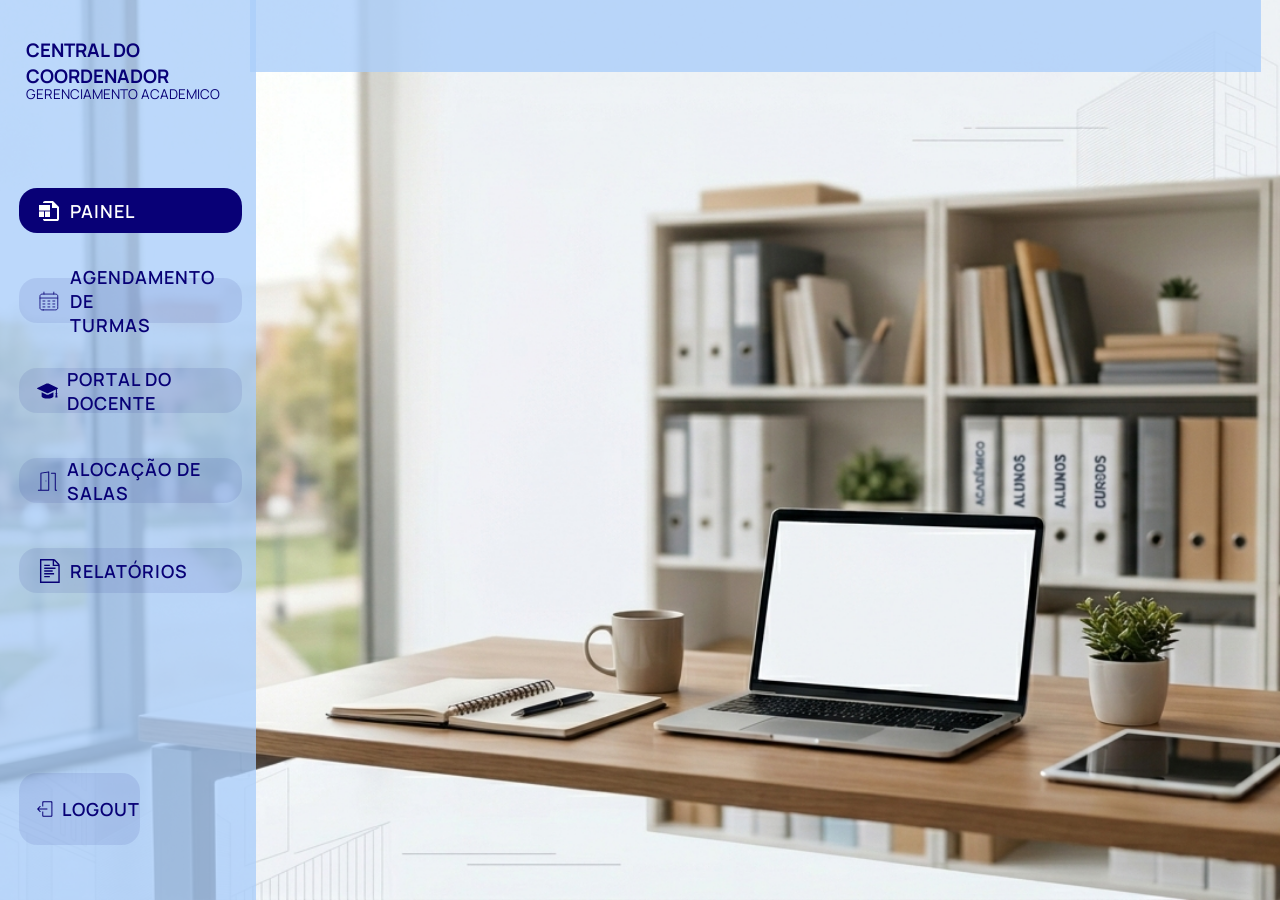
==== tela_coordenador/index.html @ 73a35ef2 "Tela coordenador" ====
<!DOCTYPE html>
<html lang="en">
<head>
    <meta charset="UTF-8">
    <meta name="viewport" content="width=device-width, initial-scale=1.0">
    <title>Central do Coordenador</title>
    <link rel="stylesheet" href="index.css">

    <style>
        body{
            background-image: url('assets/coordenacao.png');
            background-repeat: no-repeat;
            background-attachment: fixed;
            background-size: cover;
            background-position: center;
            }
    </style>

</head>

<body>
    <div class="coluna_menu">
        <div class="perfil">
            <h3>CENTRAL DO <br>COORDENADOR</h3>
            <p style="margin-top: -2.5vh; font-size: 1.5vh;">GERENCIAMENTO ACADEMICO</p>
        </div>
        <div class="painel">
            <svg fill="#ffffff" width="24px" height="24px" viewBox="0 0 24 24" xmlns="http://www.w3.org/2000/svg" stroke="#ffffff" stroke-width="0.00024000000000000003"><g id="SVGRepo_bgCarrier" stroke-width="0"></g><g id="SVGRepo_tracerCarrier" stroke-linecap="round" stroke-linejoin="round"></g><g id="SVGRepo_iconCarrier"> <path d="M15.991 2H7.97897C7.44774 2 6.93827 2.21071 6.56263 2.58579C6.187 2.96086 5.97596 3.46957 5.97596 4H14.9895V9H19.997V20H5.97596C5.97596 20.5304 6.187 21.0391 6.56263 21.4142C6.93827 21.7893 7.44774 22 7.97897 22H19.997C20.5282 22 21.0377 21.7893 21.4133 21.4142C21.789 21.0391 22 20.5304 22 20V8L15.991 2Z"></path> <path d="M13.0165 12.46H8.00901V18H13.0165V12.46Z"></path> <path d="M13.0165 6H2V11.54H13.0165V6Z"></path> <path d="M7.00751 12.46H2V18H7.00751V12.46Z"></path> </g></svg>
            <p>PAINEL</p>
        </div>

        <div class="agendamento">
            <svg width="24px" height="24px" viewBox="0 0 24 24" fill="none" xmlns="http://www.w3.org/2000/svg" stroke="#080076"><g id="SVGRepo_bgCarrier" stroke-width="0"></g><g id="SVGRepo_tracerCarrier" stroke-linecap="round" stroke-linejoin="round"></g><g id="SVGRepo_iconCarrier"> <path d="M3 9H21M7 3V5M17 3V5M6 12H8M11 12H13M16 12H18M6 15H8M11 15H13M16 15H18M6 18H8M11 18H13M16 18H18M6.2 21H17.8C18.9201 21 19.4802 21 19.908 20.782C20.2843 20.5903 20.5903 20.2843 20.782 19.908C21 19.4802 21 18.9201 21 17.8V8.2C21 7.07989 21 6.51984 20.782 6.09202C20.5903 5.71569 20.2843 5.40973 19.908 5.21799C19.4802 5 18.9201 5 17.8 5H6.2C5.0799 5 4.51984 5 4.09202 5.21799C3.71569 5.40973 3.40973 5.71569 3.21799 6.09202C3 6.51984 3 7.07989 3 8.2V17.8C3 18.9201 3 19.4802 3.21799 19.908C3.40973 20.2843 3.71569 20.5903 4.09202 20.782C4.51984 21 5.07989 21 6.2 21Z" stroke="#080076" stroke-width="0.8399999999999999" stroke-linecap="round"></path> </g></svg>
            <p>AGENDAMENTO DE <br>TURMAS</p>
        </div>

        <div class="portal">
            <svg height="24px" width="24px" version="1.1" id="_x32_" xmlns="http://www.w3.org/2000/svg" xmlns:xlink="http://www.w3.org/1999/xlink" viewBox="0 0 512.00 512.00" xml:space="preserve" fill="#080076" stroke="#080076" stroke-width="0.00512"><g id="SVGRepo_bgCarrier" stroke-width="0"></g><g id="SVGRepo_tracerCarrier" stroke-linecap="round" stroke-linejoin="round"></g><g id="SVGRepo_iconCarrier"> <style type="text/css"> .st0{fill:#080076;} </style> <g> <path class="st0" d="M505.837,180.418L279.265,76.124c-7.349-3.385-15.177-5.093-23.265-5.093c-8.088,0-15.914,1.708-23.265,5.093 L6.163,180.418C2.418,182.149,0,185.922,0,190.045s2.418,7.896,6.163,9.627l226.572,104.294c7.349,3.385,15.177,5.101,23.265,5.101 c8.088,0,15.916-1.716,23.267-5.101l178.812-82.306v82.881c-7.096,0.8-12.63,6.84-12.63,14.138c0,6.359,4.208,11.864,10.206,13.618 l-12.092,79.791h55.676l-12.09-79.791c5.996-1.754,10.204-7.259,10.204-13.618c0-7.298-5.534-13.338-12.63-14.138v-95.148 l21.116-9.721c3.744-1.731,6.163-5.504,6.163-9.627S509.582,182.149,505.837,180.418z"></path> <path class="st0" d="M256,346.831c-11.246,0-22.143-2.391-32.386-7.104L112.793,288.71v101.638 c0,22.314,67.426,50.621,143.207,50.621c75.782,0,143.209-28.308,143.209-50.621V288.71l-110.827,51.017 C278.145,344.44,267.25,346.831,256,346.831z"></path> </g> </g></svg>
            <p>PORTAL DO DOCENTE</p>
        </div>

        <div class="salas">
            <svg fill="#080076" width="24px" height="24px" viewBox="0 0 32 32" version="1.1" xmlns="http://www.w3.org/2000/svg"><g id="SVGRepo_bgCarrier" stroke-width="0"></g><g id="SVGRepo_tracerCarrier" stroke-linecap="round" stroke-linejoin="round"></g><g id="SVGRepo_iconCarrier"> <title>door-open</title> <path d="M30 29.25h-1.25v-25.25c-0-0.414-0.336-0.75-0.75-0.75h-6c-0.414 0-0.75 0.336-0.75 0.75s0.336 0.75 0.75 0.75v0h5.25v25.25c0 0.414 0.336 0.75 0.75 0.75h2c0.414 0 0.75-0.336 0.75-0.75s-0.336-0.75-0.75-0.75v0zM17.853 1.26l-11.977 2c-0.357 0.062-0.626 0.37-0.626 0.74 0 0 0 0 0 0v0 25.25h-3.25c-0.414 0-0.75 0.336-0.75 0.75s0.336 0.75 0.75 0.75v0h15.977c0.414-0 0.75-0.336 0.75-0.75v0-28c-0.001-0.414-0.337-0.75-0.751-0.75-0.043 0-0.086 0.004-0.127 0.011l0.004-0.001zM6.75 29.25v-24.615l10.477-1.749v26.364zM13.979 15.3c-0.082-0.030-0.177-0.048-0.276-0.048-0.21 0-0.401 0.079-0.545 0.209l0.001-0.001c-0.136 0.139-0.22 0.33-0.22 0.54s0.084 0.401 0.22 0.54l-0-0c0.145 0.122 0.334 0.197 0.539 0.199h0.001c0.1-0.002 0.197-0.016 0.288-0.042l-0.008 0.002c0.094-0.039 0.173-0.092 0.24-0.159v0c0.136-0.139 0.22-0.33 0.22-0.54s-0.084-0.401-0.22-0.54l0 0c-0.067-0.068-0.147-0.122-0.236-0.158l-0.005-0.002z"></path> </g></svg>
            <p>ALOCAÇÃO DE SALAS</p>
        </div>

        <div class="relatorios">
            <svg fill="#080076" width="24px" height="24px" viewBox="0 0 1920 1920" xmlns="http://www.w3.org/2000/svg"><g id="SVGRepo_bgCarrier" stroke-width="0"></g><g id="SVGRepo_tracerCarrier" stroke-linecap="round" stroke-linejoin="round"></g><g id="SVGRepo_iconCarrier"> <path d="M1706.235 1807.059H350.941V112.94h903.53v451.765h451.764v1242.353Zm-338.823-1670.74 315.443 315.447h-315.443V136.32Zm402.182 242.487L1440.372 49.58C1408.296 17.62 1365.717 0 1320.542 0H238v1920h1581.175V498.635c0-45.176-17.618-87.755-49.58-119.83ZM576.823 1242.353h790.589v-112.94H576.823v112.94Zm0-451.765h903.53V677.647h-903.53v112.941Zm0 677.647h451.765v-112.941H576.823v112.941Zm0-451.764h677.648V903.53H576.823v112.941Zm0-451.765h451.765V451.765H576.823v112.941Z" fill-rule="evenodd"></path> </g></svg>
            <p>RELATÓRIOS</p>
        </div>

        <div class="logout">
            <svg fill="#080076" width="24px" height="24px" viewBox="0 0 32 32" version="1.1" xmlns="http://www.w3.org/2000/svg"><g id="SVGRepo_bgCarrier" stroke-width="0"></g><g id="SVGRepo_tracerCarrier" stroke-linecap="round" stroke-linejoin="round"></g><g id="SVGRepo_iconCarrier"> <path d="M3.651 16.989h17.326c0.553 0 1-0.448 1-1s-0.447-1-1-1h-17.264l3.617-3.617c0.391-0.39 0.391-1.024 0-1.414s-1.024-0.39-1.414 0l-5.907 6.062 5.907 6.063c0.196 0.195 0.451 0.293 0.707 0.293s0.511-0.098 0.707-0.293c0.391-0.39 0.391-1.023 0-1.414zM29.989 0h-17c-1.105 0-2 0.895-2 2v9h2.013v-7.78c0-0.668 0.542-1.21 1.21-1.21h14.523c0.669 0 1.21 0.542 1.21 1.21l0.032 25.572c0 0.668-0.541 1.21-1.21 1.21h-14.553c-0.668 0-1.21-0.542-1.21-1.21v-7.824l-2.013 0.003v9.030c0 1.105 0.895 2 2 2h16.999c1.105 0 2.001-0.895 2.001-2v-28c-0-1.105-0.896-2-2-2z"></path> </g></svg>
            <p>LOGOUT</p>
        </div>





    </div>
    <div class="pesquisa"    
    


                

    <script src="index.js"></script>
</body>
</html>
---- tela_coordenador/index.css ----
@import url('https://fonts.googleapis.com/css2?family=Manrope:wght@200..800&display=swap');

body{
    font-family: "Manrope", sans-serif;
}



.coluna_menu{
    height: 130vh;
    width: 20vw;
    background-color: rgba(171, 206, 250, 0.788);
    position: absolute;
    top: 0vh;
    left: 0vw;
    position: fixed;
}

.pesquisa{
    height: 10vh;
    width: 79vw;
    background-color: rgba(171, 206, 250, 0.788);
    margin: -2vh;
    position: absolute;
    top: 0vh;
    left: 20.9vw;
    position: fixed;
}

.perfil{
    position: relative;
    top:2vh;
    left: 2vw;
    color: #080076;
}

.painel{
    color: white;
    padding-left: 2vh;
    font-weight: 600;
    background-color: #080076;
    height: 5vh;
    width: 16vw;
    display: flex;
    align-items: center;
    position: relative;
    left: 1.5vw;
    top:10vh;
    border-radius: 2vh;
    font-size: 2vh;
    letter-spacing: 1px;
    gap:1vh
}

.agendamento{
    color:#080076;
    padding-left: 2vh;
    font-weight: 600;
    background-color: #08007615;
    height: 5vh;
    width: 16vw;
    display: flex;
    align-items: center;
    position: relative;
    left: 1.5vw;
    top:15vh;
    border-radius: 2vh;
    font-size: 2vh;
    letter-spacing: 1px;
    gap:1vh
}

.portal{
    color:#080076;
    padding-left: 2vh;
    font-weight: 600;
    background-color: #08007615;
    height: 5vh;
    width: 16vw;
    display: flex;
    align-items: center;
    position: relative;
    left: 1.5vw;
    top:20vh;
    border-radius: 2vh;
    font-size: 2vh;
    letter-spacing: 1px;
    gap:1vh
}

.salas{
    color:#080076;
    padding-left: 2vh;
    font-weight: 600;
    background-color: #08007615;
    height: 5vh;
    width: 16vw;
    display: flex;
    align-items: center;
    position: relative;
    left: 1.5vw;
    top:25vh;
    border-radius: 2vh;
    font-size: 2vh;
    letter-spacing: 1px;
    gap:1vh
}

.relatorios{
    color:#080076;
    padding-left: 2vh;
    font-weight: 600;
    background-color: #08007615;
    height: 5vh;
    width: 16vw;
    display: flex;
    align-items: center;
    position: relative;
    left: 1.5vw;
    top:30vh;
    border-radius: 2vh;
    font-size: 2vh;
    letter-spacing: 1px;
    gap:1vh
}

.logout{
    color:#080076;
    padding-left: 2vh;
    font-weight: 600;
    background-color: #08007615;
    height: 8vh;
    width: 8vw;
    display: flex;
    align-items: center;
    position: relative;
    left: 1.5vw;
    top:50vh;
    border-radius: 2vh;
    font-size: 2vh;
    letter-spacing: 1px;
    gap:1vh
}
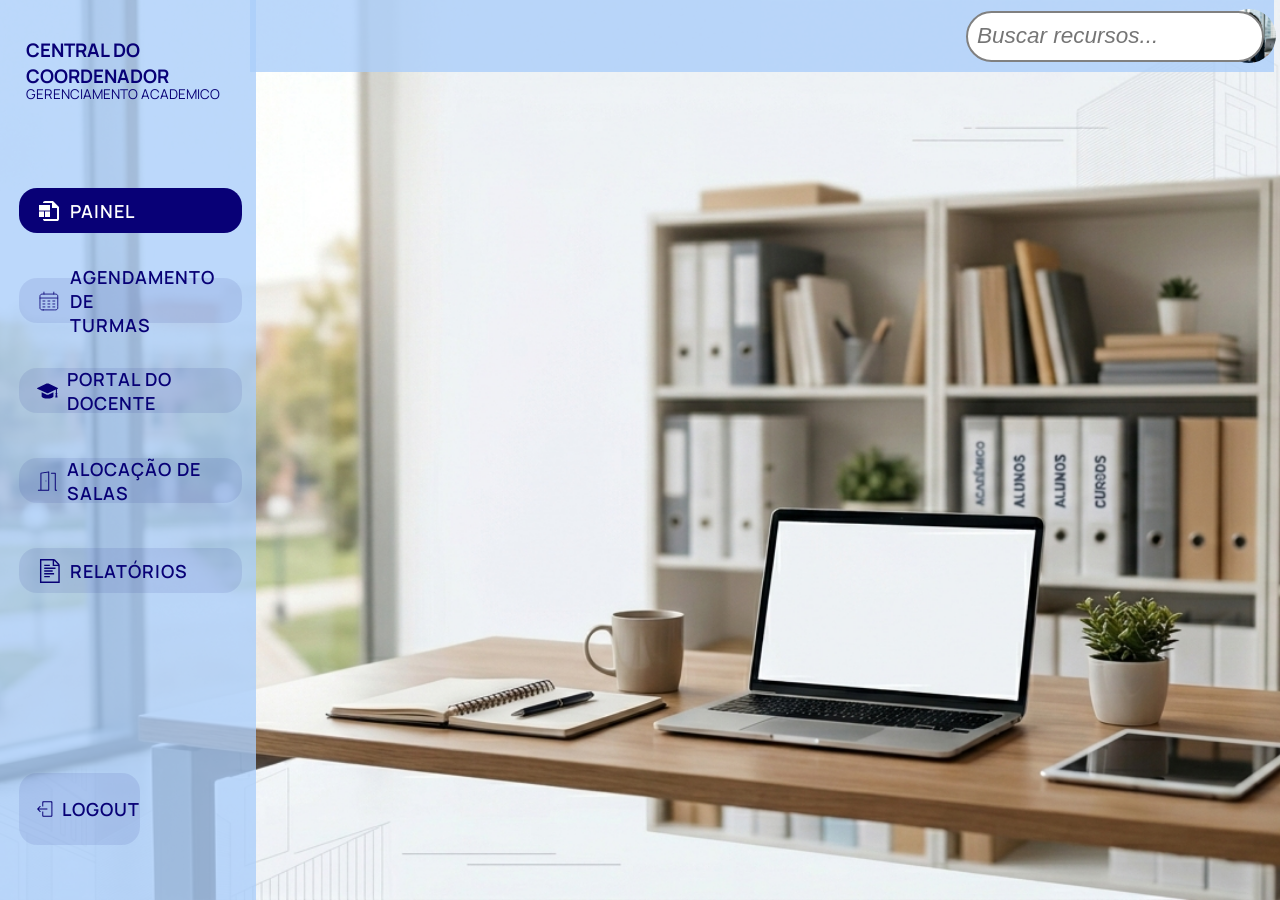
==== commit d89b4a18: "tela coordenador" ====
--- a/tela_coordenador/index.html
+++ b/tela_coordenador/index.html
@@ -59,8 +59,21 @@
 
 
     </div>
-    <div class="pesquisa"    
-    
+    <div class="pesquisa">
+        <div class="avatar">
+        </div>
+        <div class="settings">
+            
+            <svg width="24px" height="24px" viewBox="0 0 24 24" fill="none" xmlns="http://www.w3.org/2000/svg"><g id="SVGRepo_bgCarrier" stroke-width="0"></g><g id="SVGRepo_tracerCarrier" stroke-linecap="round" stroke-linejoin="round"></g><g id="SVGRepo_iconCarrier"> <path fill-rule="evenodd" clip-rule="evenodd" d="M11.5 1C10.9477 1 10.5 1.44772 10.5 2V3H9.99998C7.23864 3 4.99999 5.23825 4.99999 7.99975V11C4.99999 11.7377 4.76718 12.5722 4.39739 13.4148C4.03165 14.2482 3.55876 15.0294 3.14142 15.6439C2.38188 16.7624 2.85216 18.5301 4.40564 18.8103C5.42144 18.9935 6.85701 19.2115 8.54656 19.3527C8.54454 19.4015 8.54352 19.4506 8.54352 19.5C8.54352 21.433 10.1105 23 12.0435 23C13.9765 23 15.5435 21.433 15.5435 19.5C15.5435 19.4482 15.5424 19.3966 15.5402 19.3453C17.1921 19.204 18.596 18.9903 19.5943 18.8103C21.1478 18.5301 21.6181 16.7624 20.8586 15.6439C20.4412 15.0294 19.9683 14.2482 19.6026 13.4148C19.2328 12.5722 19 11.7377 19 11V7.99975C19 5.23825 16.7613 3 14 3H13.5V2C13.5 1.44772 13.0523 1 12.5 1H11.5ZM12 19.5C12.5113 19.5 13.0122 19.4898 13.4997 19.4715C13.5076 20.2758 12.8541 20.9565 12.0435 20.9565C11.2347 20.9565 10.5803 20.2778 10.5872 19.4747C11.0473 19.491 11.5191 19.5 12 19.5ZM9.99998 5C8.34305 5 6.99999 6.34298 6.99999 7.99975V11C6.99999 12.1234 6.65547 13.2463 6.22878 14.2186C5.79804 15.2 5.25528 16.0911 4.79599 16.7675C4.78578 16.7825 4.78102 16.7969 4.77941 16.8113C4.77797 16.8242 4.77919 16.8362 4.78167 16.8458C6.3644 17.1303 9.00044 17.5 12 17.5C14.9995 17.5 17.6356 17.1303 19.2183 16.8458C19.2208 16.8362 19.222 16.8242 19.2206 16.8113C19.2189 16.7969 19.2142 16.7825 19.204 16.7675C18.7447 16.0911 18.2019 15.2 17.7712 14.2186C17.3445 13.2463 17 12.1234 17 11V7.99975C17 6.34298 15.6569 5 14 5H9.99998Z" fill="#080060"></path> </g></svg>
+            <svg width="24px" height="24px" viewBox="0 0 24.00 24.00" fill="none" xmlns="http://www.w3.org/2000/svg" stroke="#080060" stroke-width="0.00024000000000000003"><g id="SVGRepo_bgCarrier" stroke-width="0"></g><g id="SVGRepo_tracerCarrier" stroke-linecap="round" stroke-linejoin="round"></g><g id="SVGRepo_iconCarrier"> <path fill-rule="evenodd" clip-rule="evenodd" d="M12 8.00002C9.79085 8.00002 7.99999 9.79088 7.99999 12C7.99999 14.2092 9.79085 16 12 16C14.2091 16 16 14.2092 16 12C16 9.79088 14.2091 8.00002 12 8.00002ZM9.99999 12C9.99999 10.8955 10.8954 10 12 10C13.1046 10 14 10.8955 14 12C14 13.1046 13.1046 14 12 14C10.8954 14 9.99999 13.1046 9.99999 12Z" fill="#080060"></path> <path fill-rule="evenodd" clip-rule="evenodd" d="M12 8.00002C9.79085 8.00002 7.99999 9.79088 7.99999 12C7.99999 14.2092 9.79085 16 12 16C14.2091 16 16 14.2092 16 12C16 9.79088 14.2091 8.00002 12 8.00002ZM9.99999 12C9.99999 10.8955 10.8954 10 12 10C13.1046 10 14 10.8955 14 12C14 13.1046 13.1046 14 12 14C10.8954 14 9.99999 13.1046 9.99999 12Z" fill="#080060"></path> <path fill-rule="evenodd" clip-rule="evenodd" d="M10.7673 1.01709C10.9925 0.999829 11.2454 0.99993 11.4516 1.00001L12.5484 1.00001C12.7546 0.99993 13.0075 0.999829 13.2327 1.01709C13.4989 1.03749 13.8678 1.08936 14.2634 1.26937C14.7635 1.49689 15.1915 1.85736 15.5007 2.31147C15.7454 2.67075 15.8592 3.0255 15.9246 3.2843C15.9799 3.50334 16.0228 3.75249 16.0577 3.9557L16.1993 4.77635L16.2021 4.77788C16.2369 4.79712 16.2715 4.81659 16.306 4.8363L16.3086 4.83774L17.2455 4.49865C17.4356 4.42978 17.6693 4.34509 17.8835 4.28543C18.1371 4.2148 18.4954 4.13889 18.9216 4.17026C19.4614 4.20998 19.9803 4.39497 20.4235 4.70563C20.7734 4.95095 21.0029 5.23636 21.1546 5.4515C21.2829 5.63326 21.4103 5.84671 21.514 6.02029L22.0158 6.86003C22.1256 7.04345 22.2594 7.26713 22.3627 7.47527C22.4843 7.7203 22.6328 8.07474 22.6777 8.52067C22.7341 9.08222 22.6311 9.64831 22.3803 10.1539C22.1811 10.5554 21.9171 10.8347 21.7169 11.0212C21.5469 11.1795 21.3428 11.3417 21.1755 11.4746L20.5 12L21.1755 12.5254C21.3428 12.6584 21.5469 12.8205 21.7169 12.9789C21.9171 13.1653 22.1811 13.4446 22.3802 13.8461C22.631 14.3517 22.7341 14.9178 22.6776 15.4794C22.6328 15.9253 22.4842 16.2797 22.3626 16.5248C22.2593 16.7329 22.1255 16.9566 22.0158 17.14L21.5138 17.9799C21.4102 18.1535 21.2828 18.3668 21.1546 18.5485C21.0028 18.7637 20.7734 19.0491 20.4234 19.2944C19.9803 19.6051 19.4613 19.7901 18.9216 19.8298C18.4954 19.8612 18.1371 19.7852 17.8835 19.7146C17.6692 19.6549 17.4355 19.5703 17.2454 19.5014L16.3085 19.1623L16.306 19.1638C16.2715 19.1835 16.2369 19.2029 16.2021 19.2222L16.1993 19.2237L16.0577 20.0443C16.0228 20.2475 15.9799 20.4967 15.9246 20.7157C15.8592 20.9745 15.7454 21.3293 15.5007 21.6886C15.1915 22.1427 14.7635 22.5032 14.2634 22.7307C13.8678 22.9107 13.4989 22.9626 13.2327 22.983C13.0074 23.0002 12.7546 23.0001 12.5484 23H11.4516C11.2454 23.0001 10.9925 23.0002 10.7673 22.983C10.5011 22.9626 10.1322 22.9107 9.73655 22.7307C9.23648 22.5032 8.80849 22.1427 8.49926 21.6886C8.25461 21.3293 8.14077 20.9745 8.07542 20.7157C8.02011 20.4967 7.97723 20.2475 7.94225 20.0443L7.80068 19.2237L7.79791 19.2222C7.7631 19.2029 7.72845 19.1835 7.69396 19.1637L7.69142 19.1623L6.75458 19.5014C6.5645 19.5702 6.33078 19.6549 6.11651 19.7146C5.86288 19.7852 5.50463 19.8611 5.07841 19.8298C4.53866 19.7901 4.01971 19.6051 3.57654 19.2944C3.2266 19.0491 2.99714 18.7637 2.84539 18.5485C2.71718 18.3668 2.58974 18.1534 2.4861 17.9798L1.98418 17.14C1.87447 16.9566 1.74067 16.7329 1.63737 16.5248C1.51575 16.2797 1.36719 15.9253 1.32235 15.4794C1.26588 14.9178 1.36897 14.3517 1.61976 13.8461C1.81892 13.4446 2.08289 13.1653 2.28308 12.9789C2.45312 12.8205 2.65717 12.6584 2.82449 12.5254L3.47844 12.0054V11.9947L2.82445 11.4746C2.65712 11.3417 2.45308 11.1795 2.28304 11.0212C2.08285 10.8347 1.81888 10.5554 1.61972 10.1539C1.36893 9.64832 1.26584 9.08224 1.3223 8.52069C1.36714 8.07476 1.51571 7.72032 1.63732 7.47528C1.74062 7.26715 1.87443 7.04347 1.98414 6.86005L2.48605 6.02026C2.58969 5.84669 2.71714 5.63326 2.84534 5.45151C2.9971 5.23637 3.22655 4.95096 3.5765 4.70565C4.01966 4.39498 4.53862 4.20999 5.07837 4.17027C5.50458 4.1389 5.86284 4.21481 6.11646 4.28544C6.33072 4.34511 6.56444 4.4298 6.75451 4.49867L7.69141 4.83775L7.69394 4.8363C7.72844 4.8166 7.7631 4.79712 7.79791 4.77788L7.80068 4.77635L7.94225 3.95571C7.97723 3.7525 8.02011 3.50334 8.07542 3.2843C8.14077 3.0255 8.25461 2.67075 8.49926 2.31147C8.80849 1.85736 9.23648 1.49689 9.73655 1.26937C10.1322 1.08936 10.5011 1.03749 10.7673 1.01709ZM14.0938 4.3363C14.011 3.85634 13.9696 3.61637 13.8476 3.43717C13.7445 3.2858 13.6019 3.16564 13.4352 3.0898C13.2378 3.00002 12.9943 3.00002 12.5073 3.00002H11.4927C11.0057 3.00002 10.7621 3.00002 10.5648 3.0898C10.3981 3.16564 10.2555 3.2858 10.1524 3.43717C10.0304 3.61637 9.98895 3.85634 9.90615 4.3363L9.75012 5.24064C9.69445 5.56333 9.66662 5.72467 9.60765 5.84869C9.54975 5.97047 9.50241 6.03703 9.40636 6.13166C9.30853 6.22804 9.12753 6.3281 8.76554 6.52822C8.73884 6.54298 8.71227 6.55791 8.68582 6.57302C8.33956 6.77078 8.16643 6.86966 8.03785 6.90314C7.91158 6.93602 7.83293 6.94279 7.70289 6.93196C7.57049 6.92094 7.42216 6.86726 7.12551 6.7599L6.11194 6.39308C5.66271 6.2305 5.43809 6.14921 5.22515 6.16488C5.04524 6.17811 4.87225 6.23978 4.72453 6.34333C4.5497 6.46589 4.42715 6.67094 4.18206 7.08103L3.72269 7.84965C3.46394 8.2826 3.33456 8.49907 3.31227 8.72078C3.29345 8.90796 3.32781 9.09665 3.41141 9.26519C3.51042 9.4648 3.7078 9.62177 4.10256 9.9357L4.82745 10.5122C5.07927 10.7124 5.20518 10.8126 5.28411 10.9199C5.36944 11.036 5.40583 11.1114 5.44354 11.2504C5.47844 11.379 5.47844 11.586 5.47844 12C5.47844 12.414 5.47844 12.621 5.44354 12.7497C5.40582 12.8887 5.36944 12.9641 5.28413 13.0801C5.20518 13.1875 5.07927 13.2876 4.82743 13.4879L4.10261 14.0643C3.70785 14.3783 3.51047 14.5352 3.41145 14.7349C3.32785 14.9034 3.29349 15.0921 3.31231 15.2793C3.33461 15.501 3.46398 15.7174 3.72273 16.1504L4.1821 16.919C4.4272 17.3291 4.54974 17.5342 4.72457 17.6567C4.8723 17.7603 5.04528 17.8219 5.2252 17.8352C5.43813 17.8508 5.66275 17.7695 6.11199 17.607L7.12553 17.2402C7.42216 17.1328 7.5705 17.0791 7.7029 17.0681C7.83294 17.0573 7.91159 17.064 8.03786 17.0969C8.16644 17.1304 8.33956 17.2293 8.68582 17.427C8.71228 17.4421 8.73885 17.4571 8.76554 17.4718C9.12753 17.6719 9.30853 17.772 9.40635 17.8684C9.50241 17.963 9.54975 18.0296 9.60765 18.1514C9.66662 18.2754 9.69445 18.4367 9.75012 18.7594L9.90615 19.6637C9.98895 20.1437 10.0304 20.3837 10.1524 20.5629C10.2555 20.7142 10.3981 20.8344 10.5648 20.9102C10.7621 21 11.0057 21 11.4927 21H12.5073C12.9943 21 13.2378 21 13.4352 20.9102C13.6019 20.8344 13.7445 20.7142 13.8476 20.5629C13.9696 20.3837 14.011 20.1437 14.0938 19.6637L14.2499 18.7594C14.3055 18.4367 14.3334 18.2754 14.3923 18.1514C14.4502 18.0296 14.4976 17.963 14.5936 17.8684C14.6915 17.772 14.8725 17.6719 15.2344 17.4718C15.2611 17.4571 15.2877 17.4421 15.3141 17.427C15.6604 17.2293 15.8335 17.1304 15.9621 17.0969C16.0884 17.064 16.167 17.0573 16.2971 17.0681C16.4295 17.0791 16.5778 17.1328 16.8744 17.2402L17.888 17.607C18.3372 17.7696 18.5619 17.8509 18.7748 17.8352C18.9547 17.8219 19.1277 17.7603 19.2754 17.6567C19.4502 17.5342 19.5728 17.3291 19.8179 16.919L20.2773 16.1504C20.536 15.7175 20.6654 15.501 20.6877 15.2793C20.7065 15.0921 20.6721 14.9034 20.5885 14.7349C20.4895 14.5353 20.2921 14.3783 19.8974 14.0643L19.1726 13.4879C18.9207 13.2876 18.7948 13.1875 18.7159 13.0801C18.6306 12.9641 18.5942 12.8887 18.5564 12.7497C18.5215 12.6211 18.5215 12.414 18.5215 12C18.5215 11.586 18.5215 11.379 18.5564 11.2504C18.5942 11.1114 18.6306 11.036 18.7159 10.9199C18.7948 10.8126 18.9207 10.7124 19.1725 10.5122L19.8974 9.9357C20.2922 9.62176 20.4896 9.46479 20.5886 9.26517C20.6722 9.09664 20.7065 8.90795 20.6877 8.72076C20.6654 8.49906 20.5361 8.28259 20.2773 7.84964L19.8179 7.08102C19.5728 6.67093 19.4503 6.46588 19.2755 6.34332C19.1277 6.23977 18.9548 6.1781 18.7748 6.16486C18.5619 6.14919 18.3373 6.23048 17.888 6.39307L16.8745 6.75989C16.5778 6.86725 16.4295 6.92093 16.2971 6.93195C16.167 6.94278 16.0884 6.93601 15.9621 6.90313C15.8335 6.86965 15.6604 6.77077 15.3142 6.57302C15.2877 6.55791 15.2611 6.54298 15.2345 6.52822C14.8725 6.3281 14.6915 6.22804 14.5936 6.13166C14.4976 6.03703 14.4502 5.97047 14.3923 5.84869C14.3334 5.72467 14.3055 5.56332 14.2499 5.24064L14.0938 4.3363Z" fill="#080060"></path> </g></svg>
+        </div>
+
+        
+            <input class="pesquisar" placeholder="Buscar recursos..." type="text"/>
+                          
+            </div>
+        </div>
+    </div>
 
 
                 
--- a/tela_coordenador/index.css
+++ b/tela_coordenador/index.css
@@ -18,9 +18,11 @@
 
 .pesquisa{
     height: 10vh;
-    width: 79vw;
+    width: 80vw;
     background-color: rgba(171, 206, 250, 0.788);
     margin: -2vh;
+    display: flex;
+    align-items: center;
     position: absolute;
     top: 0vh;
     left: 20.9vw;
@@ -140,4 +142,48 @@
     font-size: 2vh;
     letter-spacing: 1px;
     gap:1vh
-}+}
+
+.avatar{
+    background-image: url(assets/avatar.png);
+    background-position: center;
+    background-size: cover;
+    position: relative;
+    display: flex;
+    top: 1vh;
+    left: 76vw;
+    height: 6vh;
+    width: 6vh;
+    border-radius: 3vw;
+}
+
+.pesquisar{
+    height: 5vh;
+    max-width:36vh;
+    padding-left: 1vh;
+    border-color: gray;
+    border-style: solid;
+    background-color: rgb(255, 255, 255);
+    border-radius: 3vh;
+    display: flex;
+    align-items: center;
+    font-size: 2.5vh;
+    font-style: italic;
+    order:2;
+    position: relative;
+    top:1vh;
+    left: 47vw;
+}
+
+ .settings{
+    display: flex;
+    align-items: center;
+    font-size: 2.5vh;
+    font-style: italic;
+    order:2;
+    position: relative;
+    top:1vh;
+    left:67vw; 
+    gap:1vw;
+}
+    
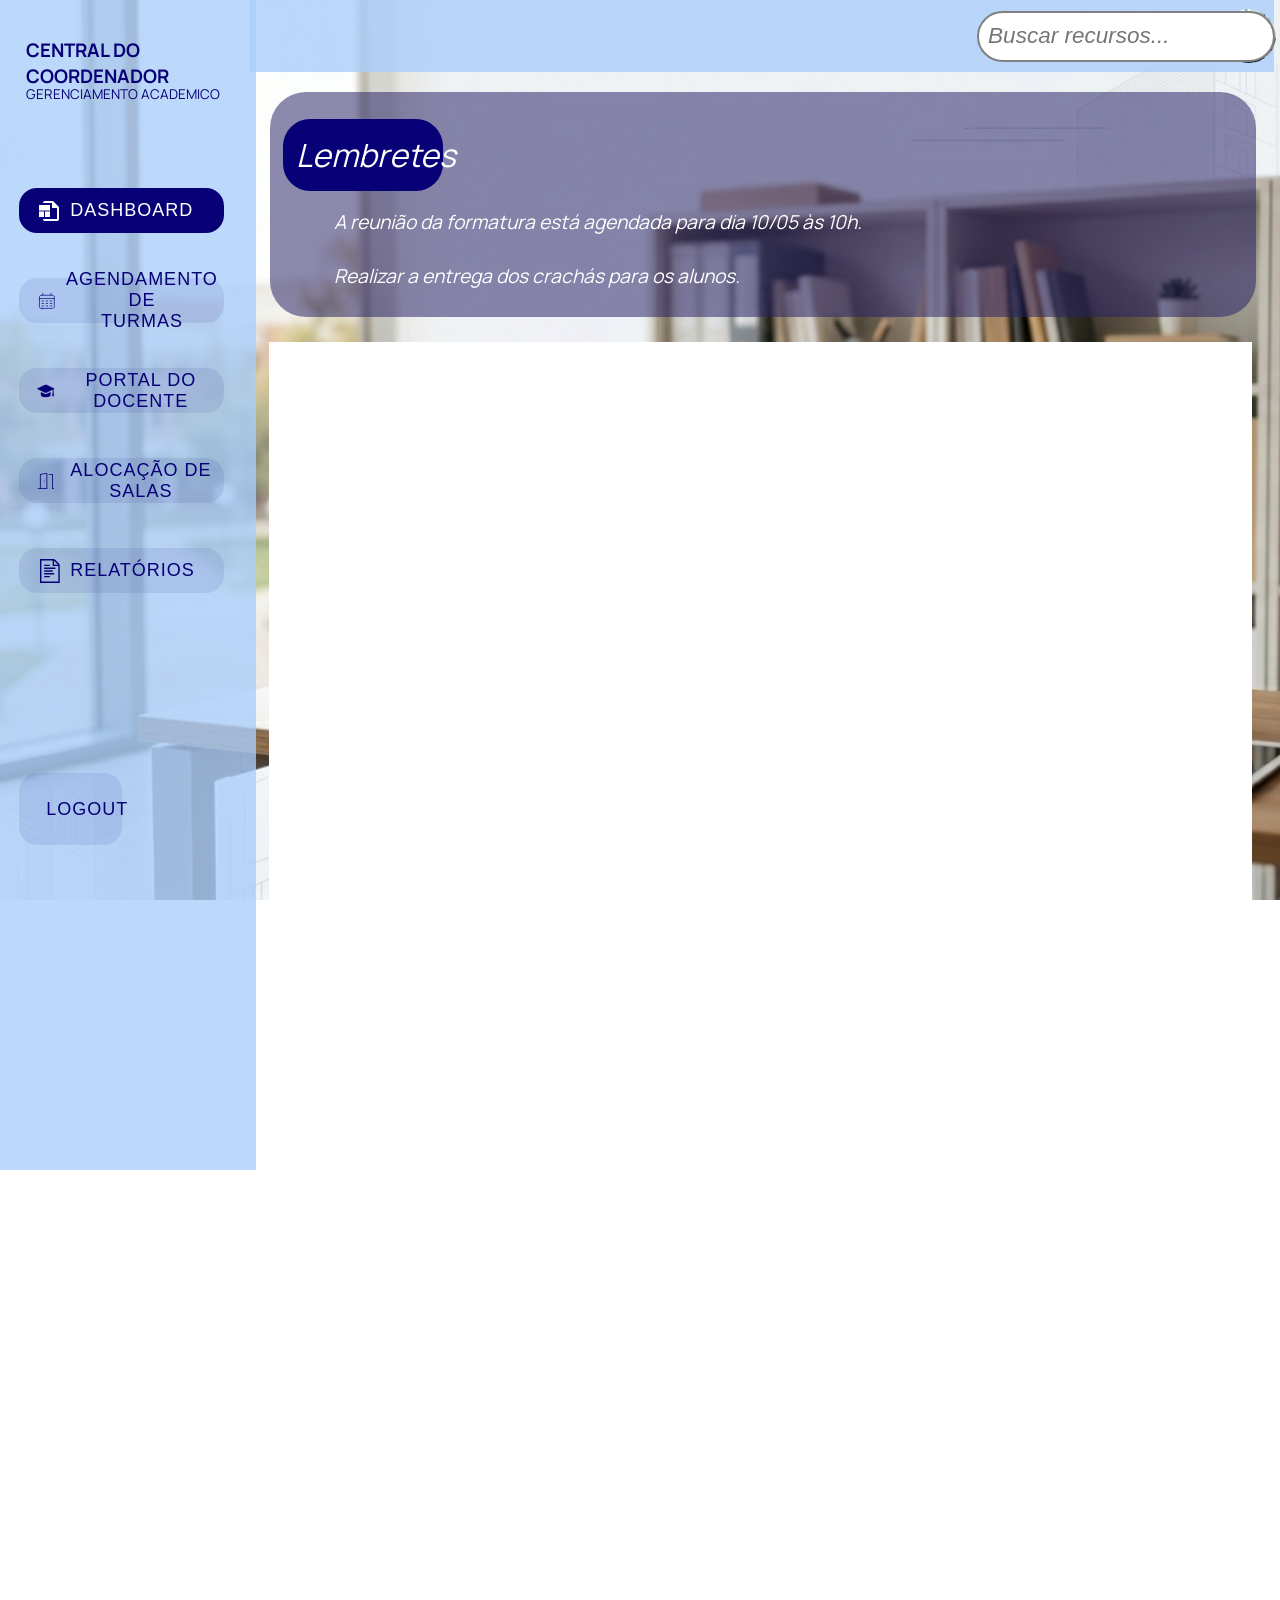
==== commit d7368cea: "29-04-2026" ====
--- a/tela_coordenador/index.html
+++ b/tela_coordenador/index.html
@@ -19,65 +19,76 @@
 </head>
 
 <body>
+<div class="corpo">
     <div class="coluna_menu">
         <div class="perfil">
             <h3>CENTRAL DO <br>COORDENADOR</h3>
             <p style="margin-top: -2.5vh; font-size: 1.5vh;">GERENCIAMENTO ACADEMICO</p>
         </div>
-        <div class="painel">
+
+        <button type="button" class="painel">
             <svg fill="#ffffff" width="24px" height="24px" viewBox="0 0 24 24" xmlns="http://www.w3.org/2000/svg" stroke="#ffffff" stroke-width="0.00024000000000000003"><g id="SVGRepo_bgCarrier" stroke-width="0"></g><g id="SVGRepo_tracerCarrier" stroke-linecap="round" stroke-linejoin="round"></g><g id="SVGRepo_iconCarrier"> <path d="M15.991 2H7.97897C7.44774 2 6.93827 2.21071 6.56263 2.58579C6.187 2.96086 5.97596 3.46957 5.97596 4H14.9895V9H19.997V20H5.97596C5.97596 20.5304 6.187 21.0391 6.56263 21.4142C6.93827 21.7893 7.44774 22 7.97897 22H19.997C20.5282 22 21.0377 21.7893 21.4133 21.4142C21.789 21.0391 22 20.5304 22 20V8L15.991 2Z"></path> <path d="M13.0165 12.46H8.00901V18H13.0165V12.46Z"></path> <path d="M13.0165 6H2V11.54H13.0165V6Z"></path> <path d="M7.00751 12.46H2V18H7.00751V12.46Z"></path> </g></svg>
-            <p>PAINEL</p>
+            <span>DASHBOARD</span>
+        </button>
+
+        <button type="button" class="agendamento">
+            <svg width="24px" height="24px" viewBox="0 0 24 24" fill="none" xmlns="http://www.w3.org/2000/svg" stroke="#080076"><g id="SVGRepo_bgCarrier" stroke-width="0"></g><g id="SVGRepo_tracerCarrier" stroke-linecap="round" stroke-linejoin="round"></g><g id="SVGRepo_iconCarrier"> <path d="M3 9H21M7 3V5M17 3V5M6 12H8M11 12H13M16 12H18M6 15H8M11 15H13M16 15H18M6 18H8M11 18H13M16 18H18M6.2 21H17.8C18.9201 21 19.4802 21 19.908 20.782C20.2843 20.5903 20.5903 20.2843 20.782 19.908C21 19.4802 21 18.9201 21 17.8V8.2C21 7.07989 21 6.51984 20.782 6.09202C20.5903 5.71569 20.2843 5.40973 19.908 5.21799C19.4802 5 18.9201 5 17.8 5H6.2C5.0799 5 4.51984 5 4.09202 5.21799C3.71569 5.40973 3.40973 5.71569 3.21799 6.09202C3 6.51984 3 7.07989 3 8.2V17.8C3 18.9201 3 19.4802 3.21799 19.908C3.40973 20.2843 3.71569 20.5903 4.09202 20.782C4.51984 21 5.07989 21 6.2 21Z" stroke="#080076" stroke-width="0.8399999999999999" stroke-linecap="round"></path> </g></svg>
+            <span>AGENDAMENTO DE <br>TURMAS</span>
+        </button>
+
+        <button type="button" class="portal">
+            <svg height="24px" width="24px" version="1.1" id="_x32_" xmlns="http://www.w3.org/2000/svg" xmlns:xlink="http://www.w3.org/1999/xlink" viewBox="0 0 512.00 512.00" xml:space="preserve" fill="#080076" stroke="#080076" stroke-width="0.00512"><g id="SVGRepo_bgCarrier" stroke-width="0"></g><g id="SVGRepo_tracerCarrier" stroke-linecap="round" stroke-linejoin="round"></g><g id="SVGRepo_iconCarrier"> <style type="text/css"> .st0{fill:#080076;} </style> <g> <path class="st0" d="M505.837,180.418L279.265,76.124c-7.349-3.385-15.177-5.093-23.265-5.093c-8.088,0-15.914,1.708-23.265,5.093 L6.163,180.418C2.418,182.149,0,185.922,0,190.045s2.418,7.896,6.163,9.627l226.572,104.294c7.349,3.385,15.177,5.101,23.265,5.101 c8.088,0,15.916-1.716,23.267-5.101l178.812-82.306v82.881c-7.096,0.8-12.63,6.84-12.63,14.138c0,6.359,4.208,11.864,10.206,13.618 l-12.092,79.791h55.676l-12.09-79.791c5.996-1.754,10.204-7.259,10.204-13.618c0-7.298-5.534-13.338-12.63-14.138v-95.148 l21.116-9.721c3.744-1.731,6.163-5.504,6.163-9.627S509.582,182.149,505.837,180.418z"></path> <path class="st0" d="M256,346.831c-11.246,0-22.143-2.391-32.386-7.104L112.793,288.71v101.638 c0,22.314,67.426,50.621,143.207,50.621c75.782,0,143.209-28.308,143.209-50.621V288.71l-110.827,51.017 C278.145,344.44,267.25,346.831,256,346.831z"></path> </g> </g></svg>
+            <span>PORTAL DO DOCENTE</span>
+        </button>
+
+        <button type="button" class="salas">
+            <svg fill="#080076" width="24px" height="24px" viewBox="0 0 32 32" version="1.1" xmlns="http://www.w3.org/2000/svg"><g id="SVGRepo_bgCarrier" stroke-width="0"></g><g id="SVGRepo_tracerCarrier" stroke-linecap="round" stroke-linejoin="round"></g><g id="SVGRepo_iconCarrier"> <title>door-open</title> <path d="M30 29.25h-1.25v-25.25c-0-0.414-0.336-0.75-0.75-0.75h-6c-0.414 0-0.75 0.336-0.75 0.75s0.336 0.75 0.75 0.75v0h5.25v25.25c0 0.414 0.336 0.75 0.75 0.75h2c0.414 0 0.75-0.336 0.75-0.75s-0.336-0.75-0.75-0.75v0zM17.853 1.26l-11.977 2c-0.357 0.062-0.626 0.37-0.626 0.74 0 0 0 0 0 0v0 25.25h-3.25c-0.414 0-0.75 0.336-0.75 0.75s0.336 0.75 0.75 0.75v0h15.977c0.414-0 0.75-0.336 0.75-0.75v0-28c-0.001-0.414-0.337-0.75-0.751-0.75-0.043 0-0.086 0.004-0.127 0.011l0.004-0.001zM6.75 29.25v-24.615l10.477-1.749v26.364zM13.979 15.3c-0.082-0.030-0.177-0.048-0.276-0.048-0.21 0-0.401 0.079-0.545 0.209l0.001-0.001c-0.136 0.139-0.22 0.33-0.22 0.54s0.084 0.401 0.22 0.54l-0-0c0.145 0.122 0.334 0.197 0.539 0.199h0.001c0.1-0.002 0.197-0.016 0.288-0.042l-0.008 0.002c0.094-0.039 0.173-0.092 0.24-0.159v0c0.136-0.139 0.22-0.33 0.22-0.54s-0.084-0.401-0.22-0.54l0 0c-0.067-0.068-0.147-0.122-0.236-0.158l-0.005-0.002z"></path> </g></svg>
+            <span>ALOCAÇÃO DE SALAS</span>
+        </button>
+
+        <button type="button" class="relatorios">
+            <svg fill="#080076" width="24px" height="24px" viewBox="0 0 1920 1920" xmlns="http://www.w3.org/2000/svg"><g id="SVGRepo_bgCarrier" stroke-width="0"></g><g id="SVGRepo_tracerCarrier" stroke-linecap="round" stroke-linejoin="round"></g><g id="SVGRepo_iconCarrier"> <path d="M1706.235 1807.059H350.941V112.94h903.53v451.765h451.764v1242.353Zm-338.823-1670.74 315.443 315.447h-315.443V136.32Zm402.182 242.487L1440.372 49.58C1408.296 17.62 1365.717 0 1320.542 0H238v1920h1581.175V498.635c0-45.176-17.618-87.755-49.58-119.83ZM576.823 1242.353h790.589v-112.94H576.823v112.94Zm0-451.765h903.53V677.647h-903.53v112.941Zm0 677.647h451.765v-112.941H576.823v112.941Zm0-451.764h677.648V903.53H576.823v112.941Zm0-451.765h451.765V451.765H576.823v112.941Z" fill-rule="evenodd"></path> </g></svg>
+            <span>RELATÓRIOS</span>
+        </button>
+
+        <button type="button" class="logout">
+            <svg fill="#080076" width="24px" height="24px" viewBox="0 0 32 32" version="1.1" xmlns="http://www.w3.org/2000/svg"><g id="SVGRepo_bgCarrier" stroke-width="0"></g><g id="SVGRepo_tracerCarrier" stroke-linecap="round" stroke-linejoin="round"></g><g id="SVGRepo_iconCarrier"> <path d="M3.651 16.989h17.326c0.553 0 1-0.448 1-1s-0.447-1-1-1h-17.264l3.617-3.617c0.391-0.39 0.391-1.024 0-1.414s-1.024-0.39-1.414 0l-5.907 6.062 5.907 6.063c0.196 0.195 0.451 0.293 0.707 0.293s0.511-0.098 0.707-0.293c0.391-0.39 0.391-1.023 0-1.414zM29.989 0h-17c-1.105 0-2 0.895-2 2v9h2.013v-7.78c0-0.668 0.542-1.21 1.21-1.21h14.523c0.669 0 1.21 0.542 1.21 1.21l0.032 25.572c0 0.668-0.541 1.21-1.21 1.21h-14.553c-0.668 0-1.21-0.542-1.21-1.21v-7.824l-2.013 0.003v9.030c0 1.105 0.895 2 2 2h16.999c1.105 0 2.001-0.895 2.001-2v-28c-0-1.105-0.896-2-2-2z"></path> </g></svg>
+            <span>LOGOUT</span>
+        </button>
+    </div>
+
+    
+
+    <div class="alerta">
+        <div class="alerta-titulo">
+            Lembretes
         </div>
-
-        <div class="agendamento">
-            <svg width="24px" height="24px" viewBox="0 0 24 24" fill="none" xmlns="http://www.w3.org/2000/svg" stroke="#080076"><g id="SVGRepo_bgCarrier" stroke-width="0"></g><g id="SVGRepo_tracerCarrier" stroke-linecap="round" stroke-linejoin="round"></g><g id="SVGRepo_iconCarrier"> <path d="M3 9H21M7 3V5M17 3V5M6 12H8M11 12H13M16 12H18M6 15H8M11 15H13M16 15H18M6 18H8M11 18H13M16 18H18M6.2 21H17.8C18.9201 21 19.4802 21 19.908 20.782C20.2843 20.5903 20.5903 20.2843 20.782 19.908C21 19.4802 21 18.9201 21 17.8V8.2C21 7.07989 21 6.51984 20.782 6.09202C20.5903 5.71569 20.2843 5.40973 19.908 5.21799C19.4802 5 18.9201 5 17.8 5H6.2C5.0799 5 4.51984 5 4.09202 5.21799C3.71569 5.40973 3.40973 5.71569 3.21799 6.09202C3 6.51984 3 7.07989 3 8.2V17.8C3 18.9201 3 19.4802 3.21799 19.908C3.40973 20.2843 3.71569 20.5903 4.09202 20.782C4.51984 21 5.07989 21 6.2 21Z" stroke="#080076" stroke-width="0.8399999999999999" stroke-linecap="round"></path> </g></svg>
-            <p>AGENDAMENTO DE <br>TURMAS</p>
-        </div>
-
-        <div class="portal">
-            <svg height="24px" width="24px" version="1.1" id="_x32_" xmlns="http://www.w3.org/2000/svg" xmlns:xlink="http://www.w3.org/1999/xlink" viewBox="0 0 512.00 512.00" xml:space="preserve" fill="#080076" stroke="#080076" stroke-width="0.00512"><g id="SVGRepo_bgCarrier" stroke-width="0"></g><g id="SVGRepo_tracerCarrier" stroke-linecap="round" stroke-linejoin="round"></g><g id="SVGRepo_iconCarrier"> <style type="text/css"> .st0{fill:#080076;} </style> <g> <path class="st0" d="M505.837,180.418L279.265,76.124c-7.349-3.385-15.177-5.093-23.265-5.093c-8.088,0-15.914,1.708-23.265,5.093 L6.163,180.418C2.418,182.149,0,185.922,0,190.045s2.418,7.896,6.163,9.627l226.572,104.294c7.349,3.385,15.177,5.101,23.265,5.101 c8.088,0,15.916-1.716,23.267-5.101l178.812-82.306v82.881c-7.096,0.8-12.63,6.84-12.63,14.138c0,6.359,4.208,11.864,10.206,13.618 l-12.092,79.791h55.676l-12.09-79.791c5.996-1.754,10.204-7.259,10.204-13.618c0-7.298-5.534-13.338-12.63-14.138v-95.148 l21.116-9.721c3.744-1.731,6.163-5.504,6.163-9.627S509.582,182.149,505.837,180.418z"></path> <path class="st0" d="M256,346.831c-11.246,0-22.143-2.391-32.386-7.104L112.793,288.71v101.638 c0,22.314,67.426,50.621,143.207,50.621c75.782,0,143.209-28.308,143.209-50.621V288.71l-110.827,51.017 C278.145,344.44,267.25,346.831,256,346.831z"></path> </g> </g></svg>
-            <p>PORTAL DO DOCENTE</p>
-        </div>
-
-        <div class="salas">
-            <svg fill="#080076" width="24px" height="24px" viewBox="0 0 32 32" version="1.1" xmlns="http://www.w3.org/2000/svg"><g id="SVGRepo_bgCarrier" stroke-width="0"></g><g id="SVGRepo_tracerCarrier" stroke-linecap="round" stroke-linejoin="round"></g><g id="SVGRepo_iconCarrier"> <title>door-open</title> <path d="M30 29.25h-1.25v-25.25c-0-0.414-0.336-0.75-0.75-0.75h-6c-0.414 0-0.75 0.336-0.75 0.75s0.336 0.75 0.75 0.75v0h5.25v25.25c0 0.414 0.336 0.75 0.75 0.75h2c0.414 0 0.75-0.336 0.75-0.75s-0.336-0.75-0.75-0.75v0zM17.853 1.26l-11.977 2c-0.357 0.062-0.626 0.37-0.626 0.74 0 0 0 0 0 0v0 25.25h-3.25c-0.414 0-0.75 0.336-0.75 0.75s0.336 0.75 0.75 0.75v0h15.977c0.414-0 0.75-0.336 0.75-0.75v0-28c-0.001-0.414-0.337-0.75-0.751-0.75-0.043 0-0.086 0.004-0.127 0.011l0.004-0.001zM6.75 29.25v-24.615l10.477-1.749v26.364zM13.979 15.3c-0.082-0.030-0.177-0.048-0.276-0.048-0.21 0-0.401 0.079-0.545 0.209l0.001-0.001c-0.136 0.139-0.22 0.33-0.22 0.54s0.084 0.401 0.22 0.54l-0-0c0.145 0.122 0.334 0.197 0.539 0.199h0.001c0.1-0.002 0.197-0.016 0.288-0.042l-0.008 0.002c0.094-0.039 0.173-0.092 0.24-0.159v0c0.136-0.139 0.22-0.33 0.22-0.54s-0.084-0.401-0.22-0.54l0 0c-0.067-0.068-0.147-0.122-0.236-0.158l-0.005-0.002z"></path> </g></svg>
-            <p>ALOCAÇÃO DE SALAS</p>
-        </div>
-
-        <div class="relatorios">
-            <svg fill="#080076" width="24px" height="24px" viewBox="0 0 1920 1920" xmlns="http://www.w3.org/2000/svg"><g id="SVGRepo_bgCarrier" stroke-width="0"></g><g id="SVGRepo_tracerCarrier" stroke-linecap="round" stroke-linejoin="round"></g><g id="SVGRepo_iconCarrier"> <path d="M1706.235 1807.059H350.941V112.94h903.53v451.765h451.764v1242.353Zm-338.823-1670.74 315.443 315.447h-315.443V136.32Zm402.182 242.487L1440.372 49.58C1408.296 17.62 1365.717 0 1320.542 0H238v1920h1581.175V498.635c0-45.176-17.618-87.755-49.58-119.83ZM576.823 1242.353h790.589v-112.94H576.823v112.94Zm0-451.765h903.53V677.647h-903.53v112.941Zm0 677.647h451.765v-112.941H576.823v112.941Zm0-451.764h677.648V903.53H576.823v112.941Zm0-451.765h451.765V451.765H576.823v112.941Z" fill-rule="evenodd"></path> </g></svg>
-            <p>RELATÓRIOS</p>
-        </div>
-
-        <div class="logout">
-            <svg fill="#080076" width="24px" height="24px" viewBox="0 0 32 32" version="1.1" xmlns="http://www.w3.org/2000/svg"><g id="SVGRepo_bgCarrier" stroke-width="0"></g><g id="SVGRepo_tracerCarrier" stroke-linecap="round" stroke-linejoin="round"></g><g id="SVGRepo_iconCarrier"> <path d="M3.651 16.989h17.326c0.553 0 1-0.448 1-1s-0.447-1-1-1h-17.264l3.617-3.617c0.391-0.39 0.391-1.024 0-1.414s-1.024-0.39-1.414 0l-5.907 6.062 5.907 6.063c0.196 0.195 0.451 0.293 0.707 0.293s0.511-0.098 0.707-0.293c0.391-0.39 0.391-1.023 0-1.414zM29.989 0h-17c-1.105 0-2 0.895-2 2v9h2.013v-7.78c0-0.668 0.542-1.21 1.21-1.21h14.523c0.669 0 1.21 0.542 1.21 1.21l0.032 25.572c0 0.668-0.541 1.21-1.21 1.21h-14.553c-0.668 0-1.21-0.542-1.21-1.21v-7.824l-2.013 0.003v9.030c0 1.105 0.895 2 2 2h16.999c1.105 0 2.001-0.895 2.001-2v-28c-0-1.105-0.896-2-2-2z"></path> </g></svg>
-            <p>LOGOUT</p>
-        </div>
-
-
-
-
-
-    </div>
-    <div class="pesquisa">
-        <div class="avatar">
-        </div>
-        <div class="settings">
-            
-            <svg width="24px" height="24px" viewBox="0 0 24 24" fill="none" xmlns="http://www.w3.org/2000/svg"><g id="SVGRepo_bgCarrier" stroke-width="0"></g><g id="SVGRepo_tracerCarrier" stroke-linecap="round" stroke-linejoin="round"></g><g id="SVGRepo_iconCarrier"> <path fill-rule="evenodd" clip-rule="evenodd" d="M11.5 1C10.9477 1 10.5 1.44772 10.5 2V3H9.99998C7.23864 3 4.99999 5.23825 4.99999 7.99975V11C4.99999 11.7377 4.76718 12.5722 4.39739 13.4148C4.03165 14.2482 3.55876 15.0294 3.14142 15.6439C2.38188 16.7624 2.85216 18.5301 4.40564 18.8103C5.42144 18.9935 6.85701 19.2115 8.54656 19.3527C8.54454 19.4015 8.54352 19.4506 8.54352 19.5C8.54352 21.433 10.1105 23 12.0435 23C13.9765 23 15.5435 21.433 15.5435 19.5C15.5435 19.4482 15.5424 19.3966 15.5402 19.3453C17.1921 19.204 18.596 18.9903 19.5943 18.8103C21.1478 18.5301 21.6181 16.7624 20.8586 15.6439C20.4412 15.0294 19.9683 14.2482 19.6026 13.4148C19.2328 12.5722 19 11.7377 19 11V7.99975C19 5.23825 16.7613 3 14 3H13.5V2C13.5 1.44772 13.0523 1 12.5 1H11.5ZM12 19.5C12.5113 19.5 13.0122 19.4898 13.4997 19.4715C13.5076 20.2758 12.8541 20.9565 12.0435 20.9565C11.2347 20.9565 10.5803 20.2778 10.5872 19.4747C11.0473 19.491 11.5191 19.5 12 19.5ZM9.99998 5C8.34305 5 6.99999 6.34298 6.99999 7.99975V11C6.99999 12.1234 6.65547 13.2463 6.22878 14.2186C5.79804 15.2 5.25528 16.0911 4.79599 16.7675C4.78578 16.7825 4.78102 16.7969 4.77941 16.8113C4.77797 16.8242 4.77919 16.8362 4.78167 16.8458C6.3644 17.1303 9.00044 17.5 12 17.5C14.9995 17.5 17.6356 17.1303 19.2183 16.8458C19.2208 16.8362 19.222 16.8242 19.2206 16.8113C19.2189 16.7969 19.2142 16.7825 19.204 16.7675C18.7447 16.0911 18.2019 15.2 17.7712 14.2186C17.3445 13.2463 17 12.1234 17 11V7.99975C17 6.34298 15.6569 5 14 5H9.99998Z" fill="#080060"></path> </g></svg>
-            <svg width="24px" height="24px" viewBox="0 0 24.00 24.00" fill="none" xmlns="http://www.w3.org/2000/svg" stroke="#080060" stroke-width="0.00024000000000000003"><g id="SVGRepo_bgCarrier" stroke-width="0"></g><g id="SVGRepo_tracerCarrier" stroke-linecap="round" stroke-linejoin="round"></g><g id="SVGRepo_iconCarrier"> <path fill-rule="evenodd" clip-rule="evenodd" d="M12 8.00002C9.79085 8.00002 7.99999 9.79088 7.99999 12C7.99999 14.2092 9.79085 16 12 16C14.2091 16 16 14.2092 16 12C16 9.79088 14.2091 8.00002 12 8.00002ZM9.99999 12C9.99999 10.8955 10.8954 10 12 10C13.1046 10 14 10.8955 14 12C14 13.1046 13.1046 14 12 14C10.8954 14 9.99999 13.1046 9.99999 12Z" fill="#080060"></path> <path fill-rule="evenodd" clip-rule="evenodd" d="M12 8.00002C9.79085 8.00002 7.99999 9.79088 7.99999 12C7.99999 14.2092 9.79085 16 12 16C14.2091 16 16 14.2092 16 12C16 9.79088 14.2091 8.00002 12 8.00002ZM9.99999 12C9.99999 10.8955 10.8954 10 12 10C13.1046 10 14 10.8955 14 12C14 13.1046 13.1046 14 12 14C10.8954 14 9.99999 13.1046 9.99999 12Z" fill="#080060"></path> <path fill-rule="evenodd" clip-rule="evenodd" d="M10.7673 1.01709C10.9925 0.999829 11.2454 0.99993 11.4516 1.00001L12.5484 1.00001C12.7546 0.99993 13.0075 0.999829 13.2327 1.01709C13.4989 1.03749 13.8678 1.08936 14.2634 1.26937C14.7635 1.49689 15.1915 1.85736 15.5007 2.31147C15.7454 2.67075 15.8592 3.0255 15.9246 3.2843C15.9799 3.50334 16.0228 3.75249 16.0577 3.9557L16.1993 4.77635L16.2021 4.77788C16.2369 4.79712 16.2715 4.81659 16.306 4.8363L16.3086 4.83774L17.2455 4.49865C17.4356 4.42978 17.6693 4.34509 17.8835 4.28543C18.1371 4.2148 18.4954 4.13889 18.9216 4.17026C19.4614 4.20998 19.9803 4.39497 20.4235 4.70563C20.7734 4.95095 21.0029 5.23636 21.1546 5.4515C21.2829 5.63326 21.4103 5.84671 21.514 6.02029L22.0158 6.86003C22.1256 7.04345 22.2594 7.26713 22.3627 7.47527C22.4843 7.7203 22.6328 8.07474 22.6777 8.52067C22.7341 9.08222 22.6311 9.64831 22.3803 10.1539C22.1811 10.5554 21.9171 10.8347 21.7169 11.0212C21.5469 11.1795 21.3428 11.3417 21.1755 11.4746L20.5 12L21.1755 12.5254C21.3428 12.6584 21.5469 12.8205 21.7169 12.9789C21.9171 13.1653 22.1811 13.4446 22.3802 13.8461C22.631 14.3517 22.7341 14.9178 22.6776 15.4794C22.6328 15.9253 22.4842 16.2797 22.3626 16.5248C22.2593 16.7329 22.1255 16.9566 22.0158 17.14L21.5138 17.9799C21.4102 18.1535 21.2828 18.3668 21.1546 18.5485C21.0028 18.7637 20.7734 19.0491 20.4234 19.2944C19.9803 19.6051 19.4613 19.7901 18.9216 19.8298C18.4954 19.8612 18.1371 19.7852 17.8835 19.7146C17.6692 19.6549 17.4355 19.5703 17.2454 19.5014L16.3085 19.1623L16.306 19.1638C16.2715 19.1835 16.2369 19.2029 16.2021 19.2222L16.1993 19.2237L16.0577 20.0443C16.0228 20.2475 15.9799 20.4967 15.9246 20.7157C15.8592 20.9745 15.7454 21.3293 15.5007 21.6886C15.1915 22.1427 14.7635 22.5032 14.2634 22.7307C13.8678 22.9107 13.4989 22.9626 13.2327 22.983C13.0074 23.0002 12.7546 23.0001 12.5484 23H11.4516C11.2454 23.0001 10.9925 23.0002 10.7673 22.983C10.5011 22.9626 10.1322 22.9107 9.73655 22.7307C9.23648 22.5032 8.80849 22.1427 8.49926 21.6886C8.25461 21.3293 8.14077 20.9745 8.07542 20.7157C8.02011 20.4967 7.97723 20.2475 7.94225 20.0443L7.80068 19.2237L7.79791 19.2222C7.7631 19.2029 7.72845 19.1835 7.69396 19.1637L7.69142 19.1623L6.75458 19.5014C6.5645 19.5702 6.33078 19.6549 6.11651 19.7146C5.86288 19.7852 5.50463 19.8611 5.07841 19.8298C4.53866 19.7901 4.01971 19.6051 3.57654 19.2944C3.2266 19.0491 2.99714 18.7637 2.84539 18.5485C2.71718 18.3668 2.58974 18.1534 2.4861 17.9798L1.98418 17.14C1.87447 16.9566 1.74067 16.7329 1.63737 16.5248C1.51575 16.2797 1.36719 15.9253 1.32235 15.4794C1.26588 14.9178 1.36897 14.3517 1.61976 13.8461C1.81892 13.4446 2.08289 13.1653 2.28308 12.9789C2.45312 12.8205 2.65717 12.6584 2.82449 12.5254L3.47844 12.0054V11.9947L2.82445 11.4746C2.65712 11.3417 2.45308 11.1795 2.28304 11.0212C2.08285 10.8347 1.81888 10.5554 1.61972 10.1539C1.36893 9.64832 1.26584 9.08224 1.3223 8.52069C1.36714 8.07476 1.51571 7.72032 1.63732 7.47528C1.74062 7.26715 1.87443 7.04347 1.98414 6.86005L2.48605 6.02026C2.58969 5.84669 2.71714 5.63326 2.84534 5.45151C2.9971 5.23637 3.22655 4.95096 3.5765 4.70565C4.01966 4.39498 4.53862 4.20999 5.07837 4.17027C5.50458 4.1389 5.86284 4.21481 6.11646 4.28544C6.33072 4.34511 6.56444 4.4298 6.75451 4.49867L7.69141 4.83775L7.69394 4.8363C7.72844 4.8166 7.7631 4.79712 7.79791 4.77788L7.80068 4.77635L7.94225 3.95571C7.97723 3.7525 8.02011 3.50334 8.07542 3.2843C8.14077 3.0255 8.25461 2.67075 8.49926 2.31147C8.80849 1.85736 9.23648 1.49689 9.73655 1.26937C10.1322 1.08936 10.5011 1.03749 10.7673 1.01709ZM14.0938 4.3363C14.011 3.85634 13.9696 3.61637 13.8476 3.43717C13.7445 3.2858 13.6019 3.16564 13.4352 3.0898C13.2378 3.00002 12.9943 3.00002 12.5073 3.00002H11.4927C11.0057 3.00002 10.7621 3.00002 10.5648 3.0898C10.3981 3.16564 10.2555 3.2858 10.1524 3.43717C10.0304 3.61637 9.98895 3.85634 9.90615 4.3363L9.75012 5.24064C9.69445 5.56333 9.66662 5.72467 9.60765 5.84869C9.54975 5.97047 9.50241 6.03703 9.40636 6.13166C9.30853 6.22804 9.12753 6.3281 8.76554 6.52822C8.73884 6.54298 8.71227 6.55791 8.68582 6.57302C8.33956 6.77078 8.16643 6.86966 8.03785 6.90314C7.91158 6.93602 7.83293 6.94279 7.70289 6.93196C7.57049 6.92094 7.42216 6.86726 7.12551 6.7599L6.11194 6.39308C5.66271 6.2305 5.43809 6.14921 5.22515 6.16488C5.04524 6.17811 4.87225 6.23978 4.72453 6.34333C4.5497 6.46589 4.42715 6.67094 4.18206 7.08103L3.72269 7.84965C3.46394 8.2826 3.33456 8.49907 3.31227 8.72078C3.29345 8.90796 3.32781 9.09665 3.41141 9.26519C3.51042 9.4648 3.7078 9.62177 4.10256 9.9357L4.82745 10.5122C5.07927 10.7124 5.20518 10.8126 5.28411 10.9199C5.36944 11.036 5.40583 11.1114 5.44354 11.2504C5.47844 11.379 5.47844 11.586 5.47844 12C5.47844 12.414 5.47844 12.621 5.44354 12.7497C5.40582 12.8887 5.36944 12.9641 5.28413 13.0801C5.20518 13.1875 5.07927 13.2876 4.82743 13.4879L4.10261 14.0643C3.70785 14.3783 3.51047 14.5352 3.41145 14.7349C3.32785 14.9034 3.29349 15.0921 3.31231 15.2793C3.33461 15.501 3.46398 15.7174 3.72273 16.1504L4.1821 16.919C4.4272 17.3291 4.54974 17.5342 4.72457 17.6567C4.8723 17.7603 5.04528 17.8219 5.2252 17.8352C5.43813 17.8508 5.66275 17.7695 6.11199 17.607L7.12553 17.2402C7.42216 17.1328 7.5705 17.0791 7.7029 17.0681C7.83294 17.0573 7.91159 17.064 8.03786 17.0969C8.16644 17.1304 8.33956 17.2293 8.68582 17.427C8.71228 17.4421 8.73885 17.4571 8.76554 17.4718C9.12753 17.6719 9.30853 17.772 9.40635 17.8684C9.50241 17.963 9.54975 18.0296 9.60765 18.1514C9.66662 18.2754 9.69445 18.4367 9.75012 18.7594L9.90615 19.6637C9.98895 20.1437 10.0304 20.3837 10.1524 20.5629C10.2555 20.7142 10.3981 20.8344 10.5648 20.9102C10.7621 21 11.0057 21 11.4927 21H12.5073C12.9943 21 13.2378 21 13.4352 20.9102C13.6019 20.8344 13.7445 20.7142 13.8476 20.5629C13.9696 20.3837 14.011 20.1437 14.0938 19.6637L14.2499 18.7594C14.3055 18.4367 14.3334 18.2754 14.3923 18.1514C14.4502 18.0296 14.4976 17.963 14.5936 17.8684C14.6915 17.772 14.8725 17.6719 15.2344 17.4718C15.2611 17.4571 15.2877 17.4421 15.3141 17.427C15.6604 17.2293 15.8335 17.1304 15.9621 17.0969C16.0884 17.064 16.167 17.0573 16.2971 17.0681C16.4295 17.0791 16.5778 17.1328 16.8744 17.2402L17.888 17.607C18.3372 17.7696 18.5619 17.8509 18.7748 17.8352C18.9547 17.8219 19.1277 17.7603 19.2754 17.6567C19.4502 17.5342 19.5728 17.3291 19.8179 16.919L20.2773 16.1504C20.536 15.7175 20.6654 15.501 20.6877 15.2793C20.7065 15.0921 20.6721 14.9034 20.5885 14.7349C20.4895 14.5353 20.2921 14.3783 19.8974 14.0643L19.1726 13.4879C18.9207 13.2876 18.7948 13.1875 18.7159 13.0801C18.6306 12.9641 18.5942 12.8887 18.5564 12.7497C18.5215 12.6211 18.5215 12.414 18.5215 12C18.5215 11.586 18.5215 11.379 18.5564 11.2504C18.5942 11.1114 18.6306 11.036 18.7159 10.9199C18.7948 10.8126 18.9207 10.7124 19.1725 10.5122L19.8974 9.9357C20.2922 9.62176 20.4896 9.46479 20.5886 9.26517C20.6722 9.09664 20.7065 8.90795 20.6877 8.72076C20.6654 8.49906 20.5361 8.28259 20.2773 7.84964L19.8179 7.08102C19.5728 6.67093 19.4503 6.46588 19.2755 6.34332C19.1277 6.23977 18.9548 6.1781 18.7748 6.16486C18.5619 6.14919 18.3373 6.23048 17.888 6.39307L16.8745 6.75989C16.5778 6.86725 16.4295 6.92093 16.2971 6.93195C16.167 6.94278 16.0884 6.93601 15.9621 6.90313C15.8335 6.86965 15.6604 6.77077 15.3142 6.57302C15.2877 6.55791 15.2611 6.54298 15.2345 6.52822C14.8725 6.3281 14.6915 6.22804 14.5936 6.13166C14.4976 6.03703 14.4502 5.97047 14.3923 5.84869C14.3334 5.72467 14.3055 5.56332 14.2499 5.24064L14.0938 4.3363Z" fill="#080060"></path> </g></svg>
-        </div>
-
-        
-            <input class="pesquisar" placeholder="Buscar recursos..." type="text"/>
-                          
-            </div>
+        <div class="alerta-texto">
+            <p>A reunião da formatura está agendada para dia 10/05 às 10h.<br>
+            Realizar a entrega dos crachás para os alunos.</p>
         </div>
     </div>
+    <div class="indicadores">
+       
+    </div>
 
+<div class="pesquisa">
+        <button type="button" class="avatar">
+        </button>
 
+        <button type="button" class="settings">
+            <svg width="24px" height="24px" viewBox="0 0 24 24" fill="none" xmlns="http://www.w3.org/2000/svg"><g id="SVGRepo_bgCarrier" stroke-width="0"></g><g id="SVGRepo_tracerCarrier" stroke-linecap="round" stroke-linejoin="round"></g><g id="SVGRepo_iconCarrier"> <path fill-rule="evenodd" clip-rule="evenodd" d="M11.5 1C10.9477 1 10.5 1.44772 10.5 2V3H9.99998C7.23864 3 4.99999 5.23825 4.99999 7.99975V11C4.99999 11.7377 4.76718 12.5722 4.39739 13.4148C4.03165 14.2482 3.55876 15.0294 3.14142 15.6439C2.38188 16.7624 2.85216 18.5301 4.40564 18.8103C5.42144 18.9935 6.85701 19.2115 8.54656 19.3527C8.54454 19.4015 8.54352 19.4506 8.54352 19.5C8.54352 21.433 10.1105 23 12.0435 23C13.9765 23 15.5435 21.433 15.5435 19.5C15.5435 19.4482 15.5424 19.3966 15.5402 19.3453C17.1921 19.204 18.596 18.9903 19.5943 18.8103C21.1478 18.5301 21.6181 16.7624 20.8586 15.6439C20.4412 15.0294 19.9683 14.2482 19.6026 13.4148C19.2328 12.5722 19 11.7377 19 11V7.99975C19 5.23825 16.7613 3 14 3H13.5V2C13.5 1.44772 13.0523 1 12.5 1H11.5ZM12 19.5C12.5113 19.5 13.0122 19.4898 13.4997 19.4715C13.5076 20.2758 12.8541 20.9565 12.0435 20.9565C11.2347 20.9565 10.5803 20.2778 10.5872 19.4747C11.0473 19.491 11.5191 19.5 12 19.5ZM9.99998 5C8.34305 5 6.99999 6.34298 6.99999 7.99975V11C6.99999 12.1234 6.65547 13.2463 6.22878 14.2186C5.79804 15.2 5.25528 16.0911 4.79599 16.7675C4.78578 16.7825 4.78102 16.7969 4.77941 16.8113C4.77797 16.8242 4.77919 16.8362 4.78167 16.8458C6.3644 17.1303 9.00044 17.5 12 17.5C14.9995 17.5 17.6356 17.1303 19.2183 16.8458C19.2208 16.8362 19.222 16.8242 19.2206 16.8113C19.2189 16.7969 19.2142 16.7825 19.204 16.7675C18.7447 16.0911 18.2019 15.2 17.7712 14.2186C17.3445 13.2463 17 12.1234 17 11V7.99975C17 6.34298 15.6569 5 14 5H9.99998Z" fill="#080060"></path> </g></svg>
+        </button>
+
+        <button type="button" class="notifications">
+            <svg width="24px" height="24px" viewBox="0 0 24.00 24.00" fill="none" xmlns="http://www.w3.org/2000/svg" stroke="#080060" stroke-width="0.00024000000000000003"><g id="SVGRepo_bgCarrier" stroke-width="0"></g><g id="SVGRepo_tracerCarrier" stroke-linecap="round" stroke-linejoin="round"></g><g id="SVGRepo_iconCarrier"> <path fill-rule="evenodd" clip-rule="evenodd" d="M12 8.00002C9.79085 8.00002 7.99999 9.79088 7.99999 12C7.99999 14.2092 9.79085 16 12 16C14.2091 16 16 14.2092 16 12C16 9.79088 14.2091 8.00002 12 8.00002ZM9.99999 12C9.99999 10.8955 10.8954 10 12 10C13.1046 10 14 10.8955 14 12C14 13.1046 13.1046 14 12 14C10.8954 14 9.99999 13.1046 9.99999 12Z" fill="#080060"></path> <path fill-rule="evenodd" clip-rule="evenodd" d="M12 8.00002C9.79085 8.00002 7.99999 9.79088 7.99999 12C7.99999 14.2092 9.79085 16 12 16C14.2091 16 16 14.2092 16 12C16 9.79088 14.2091 8.00002 12 8.00002ZM9.99999 12C9.99999 10.8955 10.8954 10 12 10C13.1046 10 14 10.8955 14 12C14 13.1046 13.1046 14 12 14C10.8954 14 9.99999 13.1046 9.99999 12Z" fill="#080060"></path> <path fill-rule="evenodd" clip-rule="evenodd" d="M10.7673 1.01709C10.9925 0.999829 11.2454 0.99993 11.4516 1.00001L12.5484 1.00001C12.7546 0.99993 13.0075 0.999829 13.2327 1.01709C13.4989 1.03749 13.8678 1.08936 14.2634 1.26937C14.7635 1.49689 15.1915 1.85736 15.5007 2.31147C15.7454 2.67075 15.8592 3.0255 15.9246 3.2843C15.9799 3.50334 16.0228 3.75249 16.0577 3.9557L16.1993 4.77635L16.2021 4.77788C16.2369 4.79712 16.2715 4.81659 16.306 4.8363L16.3086 4.83774L17.2455 4.49865C17.4356 4.42978 17.6693 4.34509 17.8835 4.28543C18.1371 4.2148 18.4954 4.13889 18.9216 4.17026C19.4614 4.20998 19.9803 4.39497 20.4235 4.70563C20.7734 4.95095 21.0029 5.23636 21.1546 5.4515C21.2829 5.63326 21.4103 5.84671 21.514 6.02029L22.0158 6.86003C22.1256 7.04345 22.2594 7.26713 22.3627 7.47527C22.4843 7.7203 22.6328 8.07474 22.6777 8.52067C22.7341 9.08222 22.6311 9.64831 22.3803 10.1539C22.1811 10.5554 21.9171 10.8347 21.7169 11.0212C21.5469 11.1795 21.3428 11.3417 21.1755 11.4746L20.5 12L21.1755 12.5254C21.3428 12.6584 21.5469 12.8205 21.7169 12.9789C21.9171 13.1653 22.1811 13.4446 22.3802 13.8461C22.631 14.3517 22.7341 14.9178 22.6776 15.4794C22.6328 15.9253 22.4842 16.2797 22.3626 16.5248C22.2593 16.7329 22.1255 16.9566 22.0158 17.14L21.5138 17.9799C21.4102 18.1535 21.2828 18.3668 21.1546 18.5485C21.0028 18.7637 20.7734 19.0491 20.4234 19.2944C19.9803 19.6051 19.4613 19.7901 18.9216 19.8298C18.4954 19.8612 18.1371 19.7852 17.8835 19.7146C17.6692 19.6549 17.4355 19.5703 17.2454 19.5014L16.3085 19.1623L16.306 19.1638C16.2715 19.1835 16.2369 19.2029 16.2021 19.2222L16.1993 19.2237L16.0577 20.0443C16.0228 20.2475 15.9799 20.4967 15.9246 20.7157C15.8592 20.9745 15.7454 21.3293 15.5007 21.6886C15.1915 22.1427 14.7635 22.5032 14.2634 22.7307C13.8678 22.9107 13.4989 22.9626 13.2327 22.983C13.0074 23.0002 12.7546 23.0001 12.5484 23H11.4516C11.2454 23.0001 10.9925 23.0002 10.7673 22.983C10.5011 22.9626 10.1322 22.9107 9.73655 22.7307C9.23648 22.5032 8.80849 22.1427 8.49926 21.6886C8.25461 21.3293 8.14077 20.9745 8.07542 20.7157C8.02011 20.4967 7.97723 20.2475 7.94225 20.0443L7.80068 19.2237L7.79791 19.2222C7.7631 19.2029 7.72845 19.1835 7.69396 19.1637L7.69142 19.1623L6.75458 19.5014C6.5645 19.5702 6.33078 19.6549 6.11651 19.7146C5.86288 19.7852 5.50463 19.8611 5.07841 19.8298C4.53866 19.7901 4.01971 19.6051 3.57654 19.2944C3.2266 19.0491 2.99714 18.7637 2.84539 18.5485C2.71718 18.3668 2.58974 18.1534 2.4861 17.9798L1.98418 17.14C1.87447 16.9566 1.74067 16.7329 1.63737 16.5248C1.51575 16.2797 1.36719 15.9253 1.32235 15.4794C1.26588 14.9178 1.36897 14.3517 1.61976 13.8461C1.81892 13.4446 2.08289 13.1653 2.28308 12.9789C2.45312 12.8205 2.65717 12.6584 2.82449 12.5254L3.47844 12.0054V11.9947L2.82445 11.4746C2.65712 11.3417 2.45308 11.1795 2.28304 11.0212C2.08285 10.8347 1.81888 10.5554 1.61972 10.1539C1.36893 9.64832 1.26584 9.08224 1.3223 8.52069C1.36714 8.07476 1.51571 7.72032 1.63732 7.47528C1.74062 7.26715 1.87443 7.04347 1.98414 6.86005L2.48605 6.02026C2.58969 5.84669 2.71714 5.63326 2.84534 5.45151C2.9971 5.23637 3.22655 4.95096 3.5765 4.70565C4.01966 4.39498 4.53862 4.20999 5.07837 4.17027C5.50458 4.1389 5.86284 4.21481 6.11646 4.28544C6.33072 4.34511 6.56444 4.4298 6.75451 4.49867L7.69141 4.83775L7.69394 4.8363C7.72844 4.8166 7.7631 4.79712 7.79791 4.77788L7.80068 4.77635L7.94225 3.95571C7.97723 3.7525 8.02011 3.50334 8.07542 3.2843C8.14077 3.0255 8.25461 2.67075 8.49926 2.31147C8.80849 1.85736 9.23648 1.49689 9.73655 1.26937C10.1322 1.08936 10.5011 1.03749 10.7673 1.01709ZM14.0938 4.3363C14.011 3.85634 13.9696 3.61637 13.8476 3.43717C13.7445 3.2858 13.6019 3.16564 13.4352 3.0898C13.2378 3.00002 12.9943 3.00002 12.5073 3.00002H11.4927C11.0057 3.00002 10.7621 3.00002 10.5648 3.0898C10.3981 3.16564 10.2555 3.2858 10.1524 3.43717C10.0304 3.61637 9.98895 3.85634 9.90615 4.3363L9.75012 5.24064C9.69445 5.56333 9.66662 5.72467 9.60765 5.84869C9.54975 5.97047 9.50241 6.03703 9.40636 6.13166C9.30853 6.22804 9.12753 6.3281 8.76554 6.52822C8.73884 6.54298 8.71227 6.55791 8.68582 6.57302C8.33956 6.77078 8.16643 6.86966 8.03785 6.90314C7.91158 6.93602 7.83293 6.94279 7.70289 6.93196C7.57049 6.92094 7.42216 6.86726 7.12551 6.7599L6.11194 6.39308C5.66271 6.2305 5.43809 6.14921 5.22515 6.16488C5.04524 6.17811 4.87225 6.23978 4.72453 6.34333C4.5497 6.46589 4.42715 6.67094 4.18206 7.08103L3.72269 7.84965C3.46394 8.2826 3.33456 8.49907 3.31227 8.72078C3.29345 8.90796 3.32781 9.09665 3.41141 9.26519C3.51042 9.4648 3.7078 9.62177 4.10256 9.9357L4.82745 10.5122C5.07927 10.7124 5.20518 10.8126 5.28411 10.9199C5.36944 11.036 5.40583 11.1114 5.44354 11.2504C5.47844 11.379 5.47844 11.586 5.47844 12C5.47844 12.414 5.47844 12.621 5.44354 12.7497C5.40582 12.8887 5.36944 12.9641 5.28413 13.0801C5.20518 13.1875 5.07927 13.2876 4.82743 13.4879L4.10261 14.0643C3.70785 14.3783 3.51047 14.5352 3.41145 14.7349C3.32785 14.9034 3.29349 15.0921 3.31231 15.2793C3.33461 15.501 3.46398 15.7174 3.72273 16.1504L4.1821 16.919C4.4272 17.3291 4.54974 17.5342 4.72457 17.6567C4.8723 17.7603 5.04528 17.8219 5.2252 17.8352C5.43813 17.8508 5.66275 17.7695 6.11199 17.607L7.12553 17.2402C7.42216 17.1328 7.5705 17.0791 7.7029 17.0681C7.83294 17.0573 7.91159 17.064 8.03786 17.0969C8.16644 17.1304 8.33956 17.2293 8.68582 17.427C8.71228 17.4421 8.73885 17.4571 8.76554 17.4718C9.12753 17.6719 9.30853 17.772 9.40635 17.8684C9.50241 17.963 9.54975 18.0296 9.60765 18.1514C9.66662 18.2754 9.69445 18.4367 9.75012 18.7594L9.90615 19.6637C9.98895 20.1437 10.0304 20.3837 10.1524 20.5629C10.2555 20.7142 10.3981 20.8344 10.5648 20.9102C10.7621 21 11.0057 21 11.4927 21H12.5073C12.9943 21 13.2378 21 13.4352 20.9102C13.6019 20.8344 13.7445 20.7142 13.8476 20.5629C13.9696 20.3837 14.011 20.1437 14.0938 19.6637L14.2499 18.7594C14.3055 18.4367 14.3334 18.2754 14.3923 18.1514C14.4502 18.0296 14.4976 17.963 14.5936 17.8684C14.6915 17.772 14.8725 17.6719 15.2344 17.4718C15.2611 17.4571 15.2877 17.4421 15.3141 17.427C15.6604 17.2293 15.8335 17.1304 15.9621 17.0969C16.0884 17.064 16.167 17.0573 16.2971 17.0681C16.4295 17.0791 16.5778 17.1328 16.8744 17.2402L17.888 17.607C18.3372 17.7696 18.5619 17.8509 18.7748 17.8352C18.9547 17.8219 19.1277 17.7603 19.2754 17.6567C19.4502 17.5342 19.5728 17.3291 19.8179 16.919L20.2773 16.1504C20.536 15.7175 20.6654 15.501 20.6877 15.2793C20.7065 15.0921 20.6721 14.9034 20.5885 14.7349C20.4895 14.5353 20.2921 14.3783 19.8974 14.0643L19.1726 13.4879C18.9207 13.2876 18.7948 13.1875 18.7159 13.0801C18.6306 12.9641 18.5942 12.8887 18.5564 12.7497C18.5215 12.6211 18.5215 12.414 18.5215 12C18.5215 11.586 18.5215 11.379 18.5564 11.2504C18.5942 11.1114 18.6306 11.036 18.7159 10.9199C18.7948 10.8126 18.9207 10.7124 19.1725 10.5122L19.8974 9.9357C20.2922 9.62176 20.4896 9.46479 20.5886 9.26517C20.6722 9.09664 20.7065 8.90795 20.6877 8.72076C20.6654 8.49906 20.5361 8.28259 20.2773 7.84964L19.8179 7.08102C19.5728 6.67093 19.4503 6.46588 19.2755 6.34332C19.1277 6.23977 18.9548 6.1781 18.7748 6.16486C18.5619 6.14919 18.3373 6.23048 17.888 6.39307L16.8745 6.75989C16.5778 6.86725 16.4295 6.92093 16.2971 6.93195C16.167 6.94278 16.0884 6.93601 15.9621 6.90313C15.8335 6.86965 15.6604 6.77077 15.3142 6.57302C15.2877 6.55791 15.2611 6.54298 15.2345 6.52822C14.8725 6.3281 14.6915 6.22804 14.5936 6.13166C14.4976 6.03703 14.4502 5.97047 14.3923 5.84869C14.3334 5.72467 14.3055 5.56332 14.2499 5.24064L14.0938 4.3363Z" fill="#080060"></path> </g></svg>
+        </button>
+        
+        <input class="pesquisar" placeholder="Buscar recursos..." type="text"/>
+                          
+    </div>
                 
-
+</div>
     <script src="index.js"></script>
 </body>
 </html>
--- a/tela_coordenador/index.css
+++ b/tela_coordenador/index.css
@@ -5,6 +5,11 @@
 }
 
 
+.corpo{
+    display: flex;
+    justify-content: center;
+    max-width: fit-content;
+}
 
 .coluna_menu{
     height: 130vh;
@@ -37,9 +42,12 @@
 }
 
 .painel{
+    border: none;
+    outline: none;
+    cursor: pointer;
     color: white;
     padding-left: 2vh;
-    font-weight: 600;
+    font-weight: 500;
     background-color: #080076;
     height: 5vh;
     width: 16vw;
@@ -52,12 +60,16 @@
     font-size: 2vh;
     letter-spacing: 1px;
     gap:1vh
+    
 }
 
 .agendamento{
-    color:#080076;
-    padding-left: 2vh;
-    font-weight: 600;
+    border: none;
+    outline: none;
+    cursor: pointer;
+    color:#080076;
+    padding-left: 2vh;
+    font-weight: 500;
     background-color: #08007615;
     height: 5vh;
     width: 16vw;
@@ -73,9 +85,12 @@
 }
 
 .portal{
-    color:#080076;
-    padding-left: 2vh;
-    font-weight: 600;
+    border: none;
+    outline: none;
+    cursor: pointer;
+    color:#080076;
+    padding-left: 2vh;
+    font-weight: 500;
     background-color: #08007615;
     height: 5vh;
     width: 16vw;
@@ -91,9 +106,12 @@
 }
 
 .salas{
-    color:#080076;
-    padding-left: 2vh;
-    font-weight: 600;
+    border: none;
+    outline: none;
+    cursor: pointer;
+    color:#080076;
+    padding-left: 2vh;
+    font-weight: 500;
     background-color: #08007615;
     height: 5vh;
     width: 16vw;
@@ -109,9 +127,12 @@
 }
 
 .relatorios{
-    color:#080076;
-    padding-left: 2vh;
-    font-weight: 600;
+    border: none;
+    outline: none;
+    cursor: pointer;
+    color:#080076;
+    padding-left: 2vh;
+    font-weight: 500;
     background-color: #08007615;
     height: 5vh;
     width: 16vw;
@@ -127,9 +148,12 @@
 }
 
 .logout{
-    color:#080076;
-    padding-left: 2vh;
-    font-weight: 600;
+    border: none;
+    outline: none;
+    cursor: pointer;
+    color:#080076;
+    padding-left: 2vh;
+    font-weight: 500;
     background-color: #08007615;
     height: 8vh;
     width: 8vw;
@@ -145,6 +169,9 @@
 }
 
 .avatar{
+    border: none;
+    outline: none;
+    cursor: pointer;
     background-image: url(assets/avatar.png);
     background-position: center;
     background-size: cover;
@@ -176,6 +203,25 @@
 }
 
  .settings{
+    background-color: transparent;
+    border: none;
+    outline: none;
+    cursor: pointer;
+    display: flex;
+    align-items: center;
+    font-size: 2.5vh;
+    font-style: italic;
+    order:2;
+    position: relative;
+    top:1vh;
+    left:66.5vw;
+}
+
+.notifications{
+    background-color: transparent;
+    border: none;
+    outline: none;
+    cursor: pointer;
     display: flex;
     align-items: center;
     font-size: 2.5vh;
@@ -184,6 +230,62 @@
     position: relative;
     top:1vh;
     left:67vw; 
-    gap:1vw;
-}
-    +}
+
+.alerta{
+    background-color: #28236688;
+    border-radius: 4vh;
+    position: relative;
+    top: 9.3vh;
+    left: 20.5vw;
+    height: 25vh;
+    width: 77vw;
+}
+
+.alerta-titulo{
+    color: white;
+    background-color: #080076;
+    border-radius: 3vh;
+    position: relative;
+    font-size: xx-large;
+    font-style: italic;
+    padding-left: 1vw;
+    top: 3vh;
+    left: 1vw;
+    height: 8vh;
+    width: 11.5vw;
+    display: flex;
+    justify-content: start;
+    align-items: center;
+}
+
+.alerta-texto{
+    color: white;
+    background-color: transparent;
+    border-radius: 3vh;
+    position: relative;
+    font-size: larger;
+    font-style: italic;
+    line-height: 6vh;
+    top: 7vh;
+    left: 5vw;
+    height: 5vh;
+    width: fit-content;
+    display: flex;
+    justify-content: start;
+    align-items: center;
+}
+
+
+.indicadores{
+    display: flex;
+    background-color: rgb(255, 255, 255);
+    justify-content: start;
+    align-items: center;
+    height: 200vh;
+    width: 76.8vw;
+    position: absolute;
+    top:38vh;
+    left: 21vw;
+    
+}
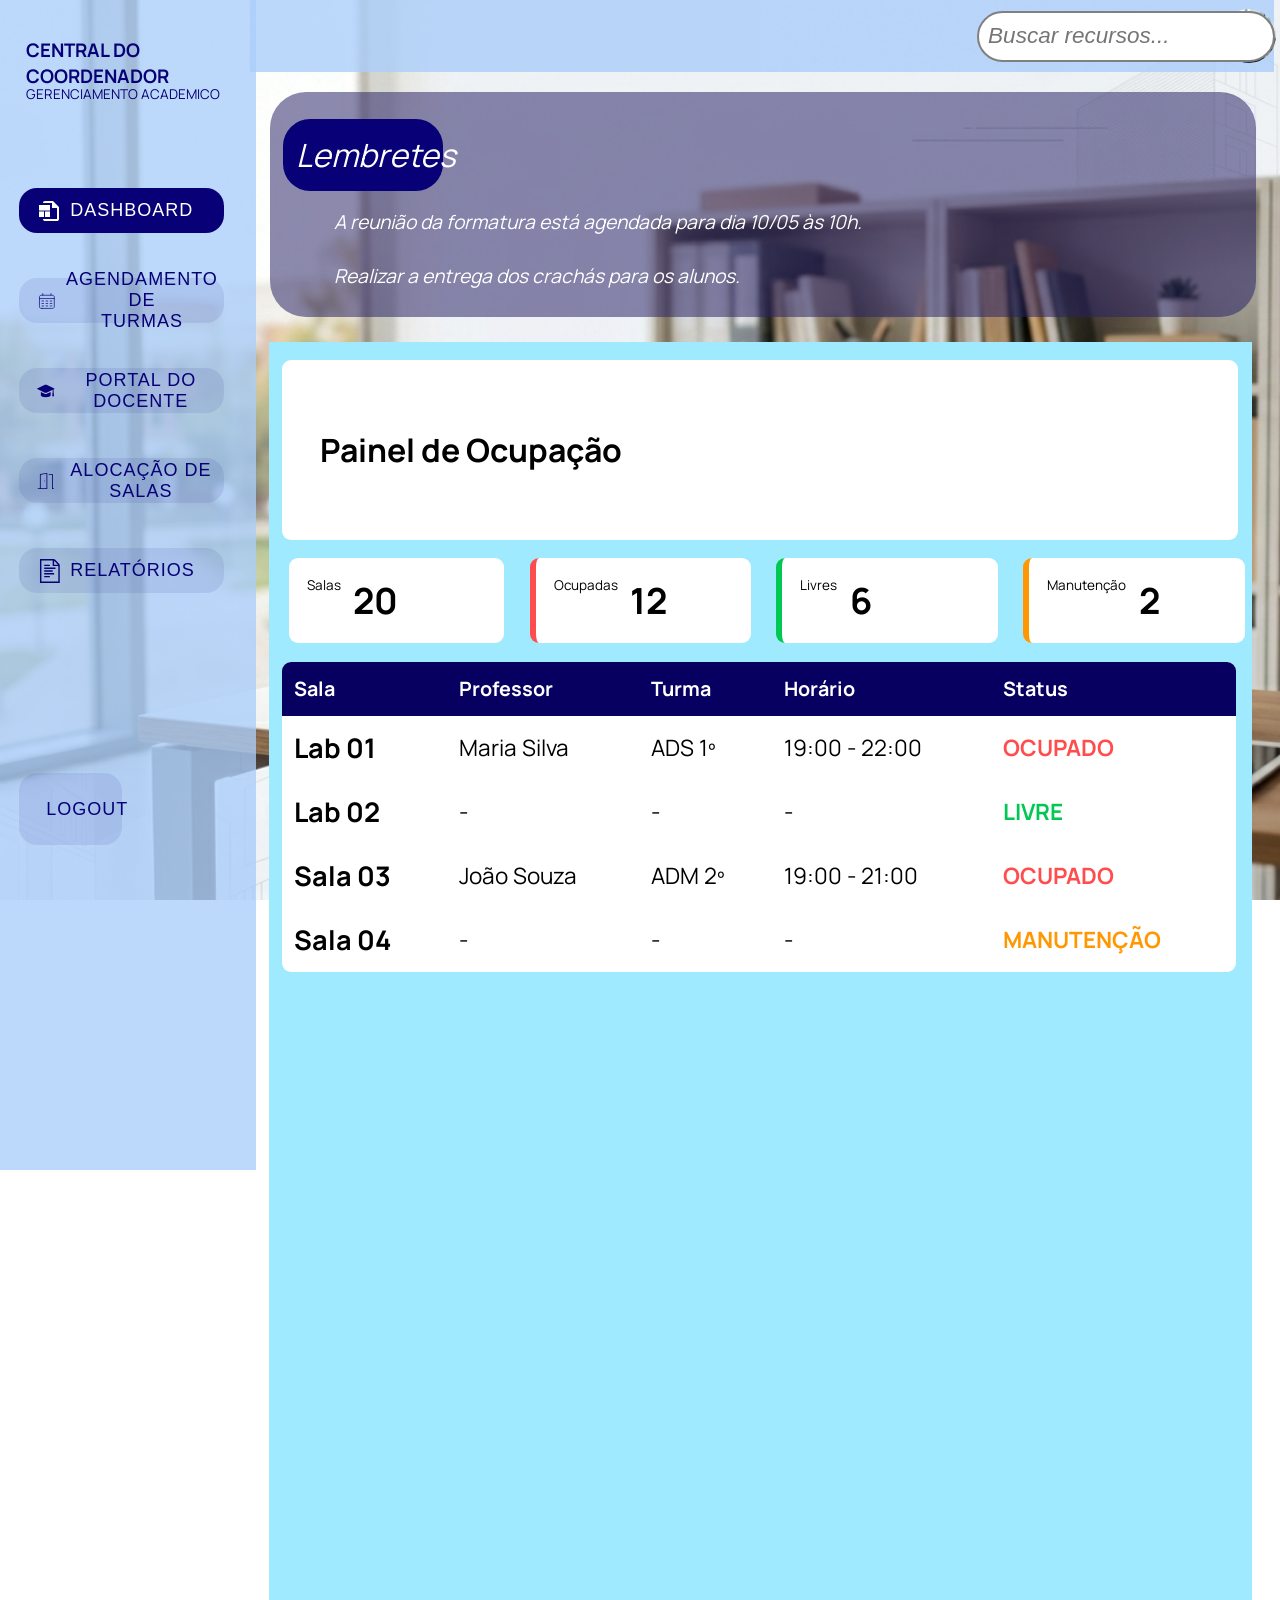
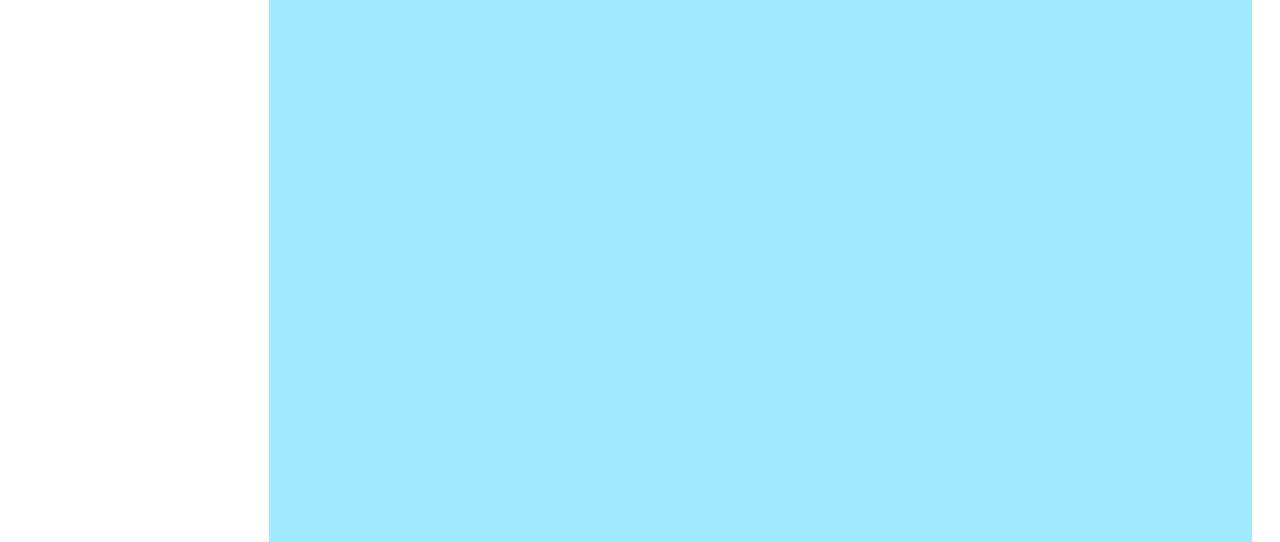
==== commit 46a6a97f: "29-04-2026" ====
--- a/tela_coordenador/index.html
+++ b/tela_coordenador/index.html
@@ -69,7 +69,79 @@
         </div>
     </div>
     <div class="indicadores">
-       
+
+    <div class="topo">
+        <h1>Painel de Ocupação</h1>
+    </div>
+
+        <div class="resumo">
+    <div class="card">
+        <span>Salas</span>
+        <strong>20</strong>
+    </div>
+
+    <div class="card ocupado">
+        <span>Ocupadas</span>
+        <strong>12</strong>
+    </div>
+
+    <div class="card livre">
+        <span>Livres</span>
+        <strong>6</strong>
+    </div>
+
+    <div class="card manutencao">
+        <span>Manutenção</span>
+        <strong>2</strong>
+    </div>
+</div>
+
+<div class="tabela-corpo">
+<table class="tabela">
+    <thead>
+        <tr>
+            <th>Sala</th>
+            <th>Professor</th>
+            <th>Turma</th>
+            <th>Horário</th>
+            <th>Status</th>
+        </tr>
+    </thead>
+
+    <tbody>
+        <tr>
+            <td>Lab 01</td>
+            <td>Maria Silva</td>
+            <td>ADS 1º</td>
+            <td>19:00 - 22:00</td>
+            <td class="ocupado">OCUPADO</td>
+        </tr>
+
+        <tr>
+            <td>Lab 02</td>
+            <td>-</td>
+            <td>-</td>
+            <td>-</td>
+            <td class="livre">LIVRE</td>
+        </tr>
+
+        <tr>
+            <td>Sala 03</td>
+            <td>João Souza</td>
+            <td>ADM 2º</td>
+            <td>19:00 - 21:00</td>
+            <td class="ocupado">OCUPADO</td>
+        </tr>
+
+        <tr>
+            <td>Sala 04</td>
+            <td>-</td>
+            <td>-</td>
+            <td>-</td>
+            <td class="manutencao">MANUTENÇÃO</td>
+        </tr>
+    </tbody>
+</table>
     </div>
 
 <div class="pesquisa">
--- a/tela_coordenador/index.css
+++ b/tela_coordenador/index.css
@@ -4,12 +4,6 @@
     font-family: "Manrope", sans-serif;
 }
 
-
-.corpo{
-    display: flex;
-    justify-content: center;
-    max-width: fit-content;
-}
 
 .coluna_menu{
     height: 130vh;
@@ -279,7 +273,7 @@
 
 .indicadores{
     display: flex;
-    background-color: rgb(255, 255, 255);
+    background-color: rgb(159, 234, 255);
     justify-content: start;
     align-items: center;
     height: 200vh;
@@ -288,4 +282,118 @@
     top:38vh;
     left: 21vw;
     
+}
+
+
+
+
+
+
+
+
+
+.topo {
+    display: flex;
+    justify-content: start;
+    align-items: center;
+    position: absolute;
+    height: 20vh;
+    width: 71.7vw;
+    top: 2vh;
+    left: 1vw;
+    padding-left:3vw ;
+    background: white;
+    border-radius: 1vh;
+}
+
+/* RESUMO */
+.resumo{
+    position: absolute;
+    display: flex;
+    justify-content: space-around;
+    top:24vh;
+    width:74.7vw;
+    left: 2.2vh;
+    gap:2vw;
+    display: flex;
+    
+}
+
+.card{
+    flex: 1;
+    display: flex;
+    background: white;
+    padding: 2vh;
+    gap: 1vw;
+    border-radius: 1vh;
+}
+
+.card span{
+    font-size: 1.5vh;
+}
+
+.card strong{
+    font-size: 4vh;
+}
+
+/* STATUS BARRA */
+.card.ocupado{ border-left: 0.5vw solid #ff4d4d; }
+.card.livre{ border-left: 0.5vw solid #00c853; }
+.card.manutencao{ border-left: 0.5vw solid #ff9800; }
+
+.tabela-corpo{
+    position: absolute;
+    top:32.5vh;
+    left: 1vw;
+    width: auto;
+    height: auto;
+}
+
+/* TABELA */
+.tabela{
+    padding: 2vh;
+    width: 74.6vw;
+    margin: 3vh auto;
+    border-collapse: collapse;
+    background: rgb(255, 255, 255);
+    border-radius: 1vh;
+    overflow: hidden;
+}
+
+.tabela thead{
+    background: #080060;
+}
+
+.tabela th{
+    padding: 1.5vh 1vw;
+    color: white;
+    font-size: 2.2vh; /* maior para TV */
+    text-align: left;
+}
+
+.tabela td{
+    padding: 1.5vh 1vw;
+    font-size: 2.5vh; /* leitura à distância */
+}
+
+/* destaque sala */
+.tabela td:first-child{
+    font-size: 3vh;
+    font-weight: bold;
+}
+
+/* STATUS */
+td.ocupado{
+    color: #ff4d4d;
+    font-weight: bold;
+}
+
+td.livre{
+    color: #00c853;
+    font-weight: bold;
+}
+
+td.manutencao{
+    color: #ff9800;
+    font-weight: bold;
 }
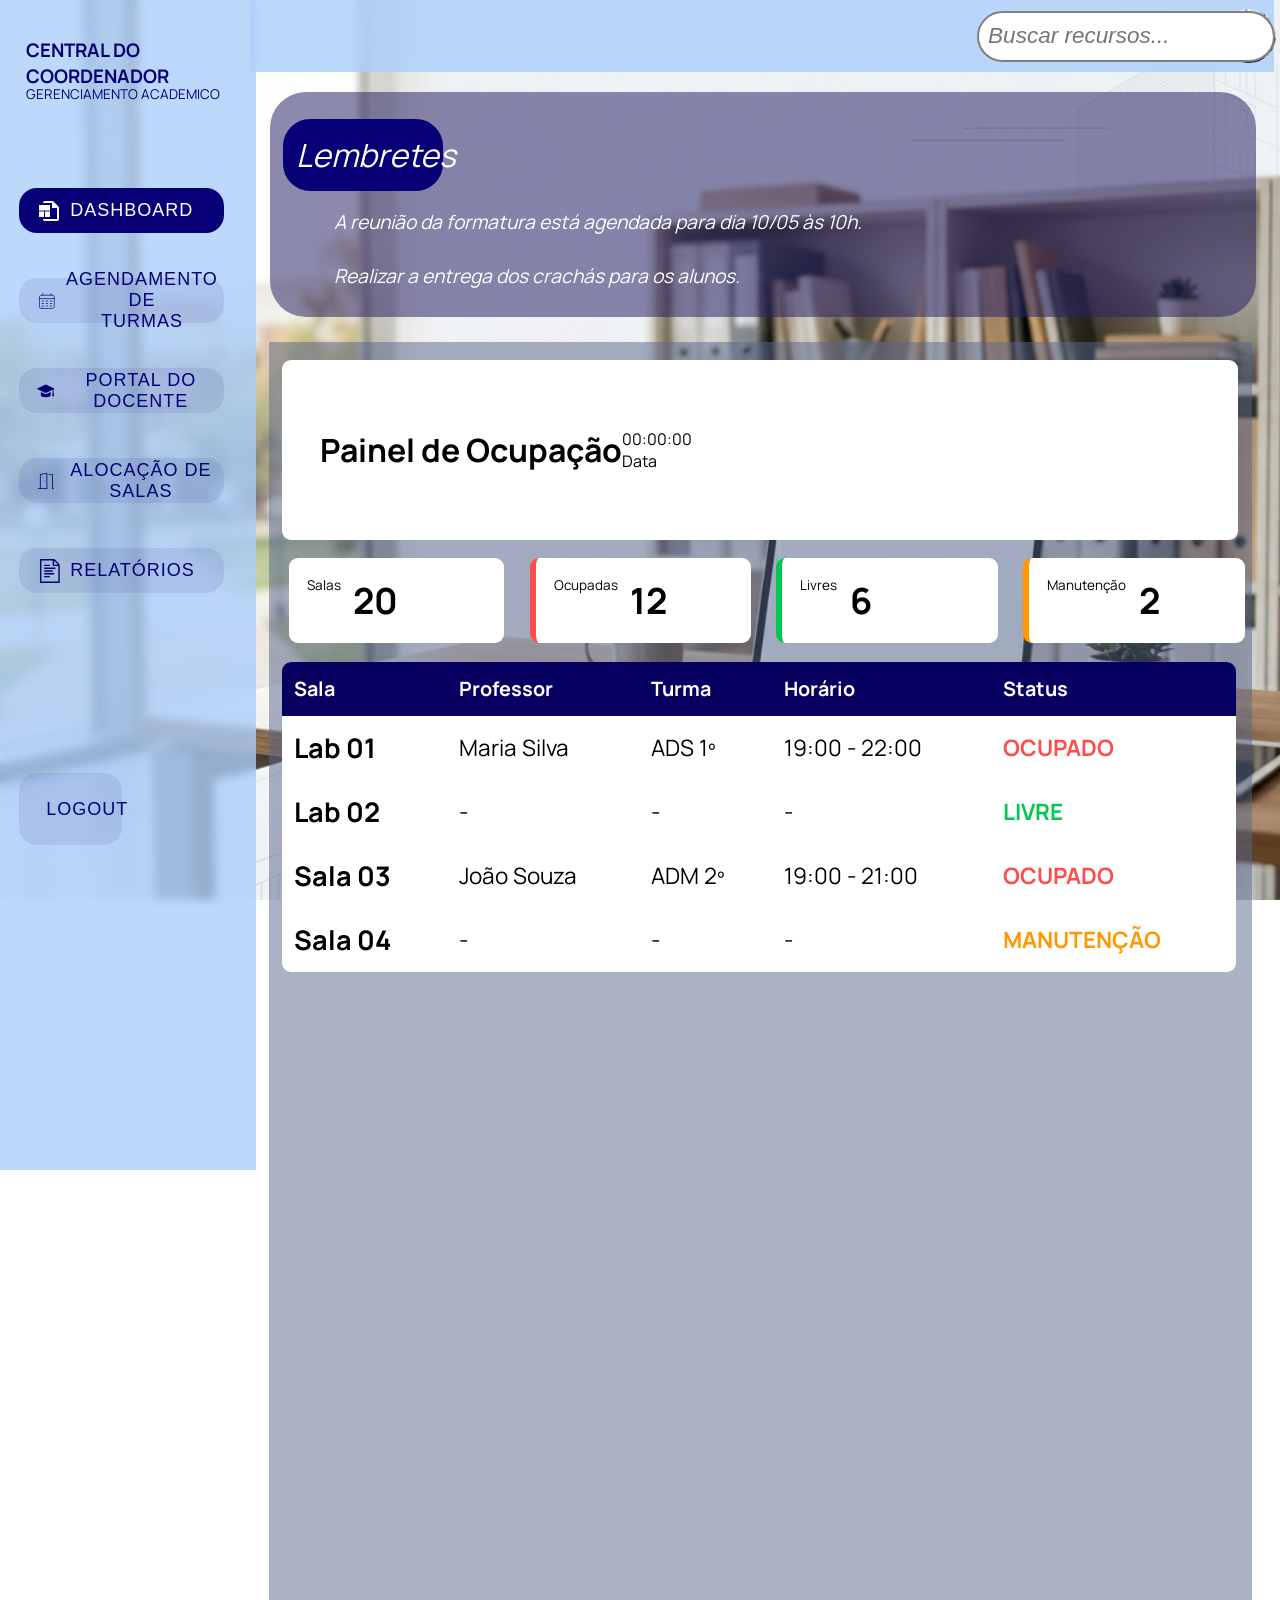
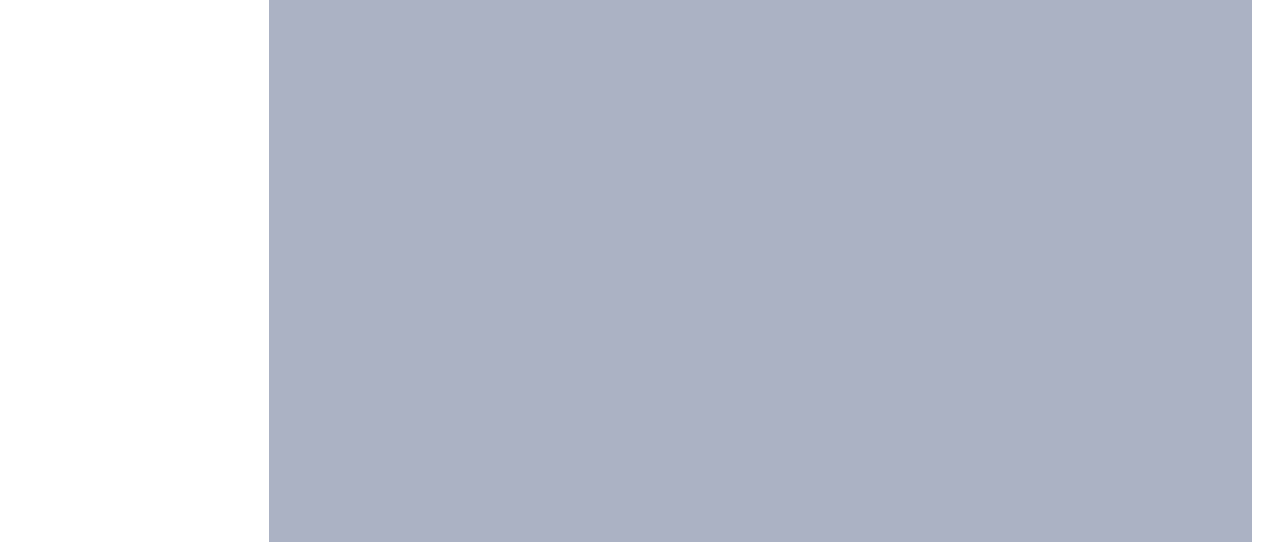
==== commit 64b6b560: "30-04-2026" ====
--- a/tela_coordenador/index.html
+++ b/tela_coordenador/index.html
@@ -72,6 +72,10 @@
 
     <div class="topo">
         <h1>Painel de Ocupação</h1>
+        <div class="relogio-container">
+            <div id="relogio">00:00:00</div>
+            <div id="data">Data</div>
+    </div>
     </div>
 
         <div class="resumo">
--- a/tela_coordenador/index.css
+++ b/tela_coordenador/index.css
@@ -13,6 +13,7 @@
     top: 0vh;
     left: 0vw;
     position: fixed;
+    backdrop-filter: blur(5px);
 }
 
 .pesquisa{
@@ -26,6 +27,7 @@
     top: 0vh;
     left: 20.9vw;
     position: fixed;
+    backdrop-filter: blur(5px);
 }
 
 .perfil{
@@ -273,7 +275,7 @@
 
 .indicadores{
     display: flex;
-    background-color: rgb(159, 234, 255);
+    background-color: rgba(89, 103, 137, 0.503);
     justify-content: start;
     align-items: center;
     height: 200vh;
@@ -281,6 +283,7 @@
     position: absolute;
     top:38vh;
     left: 21vw;
+    
     
 }
 
